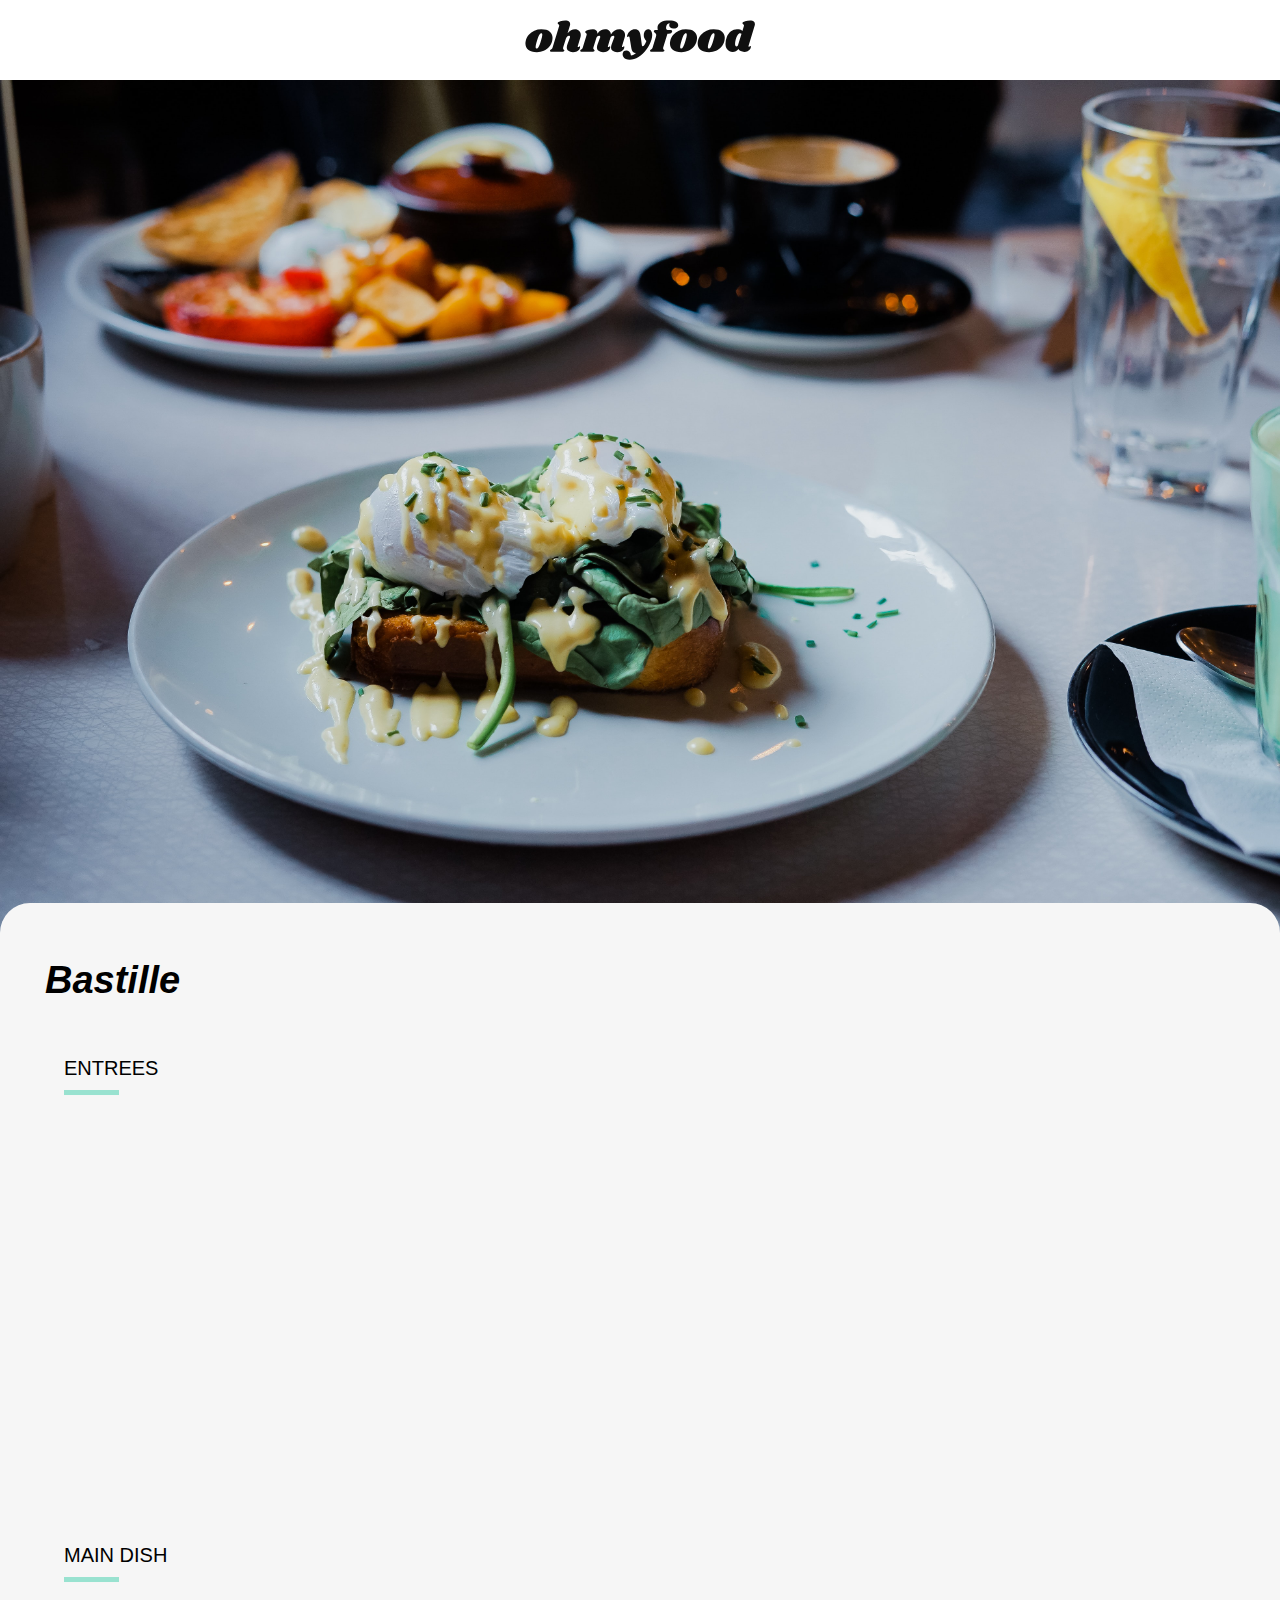
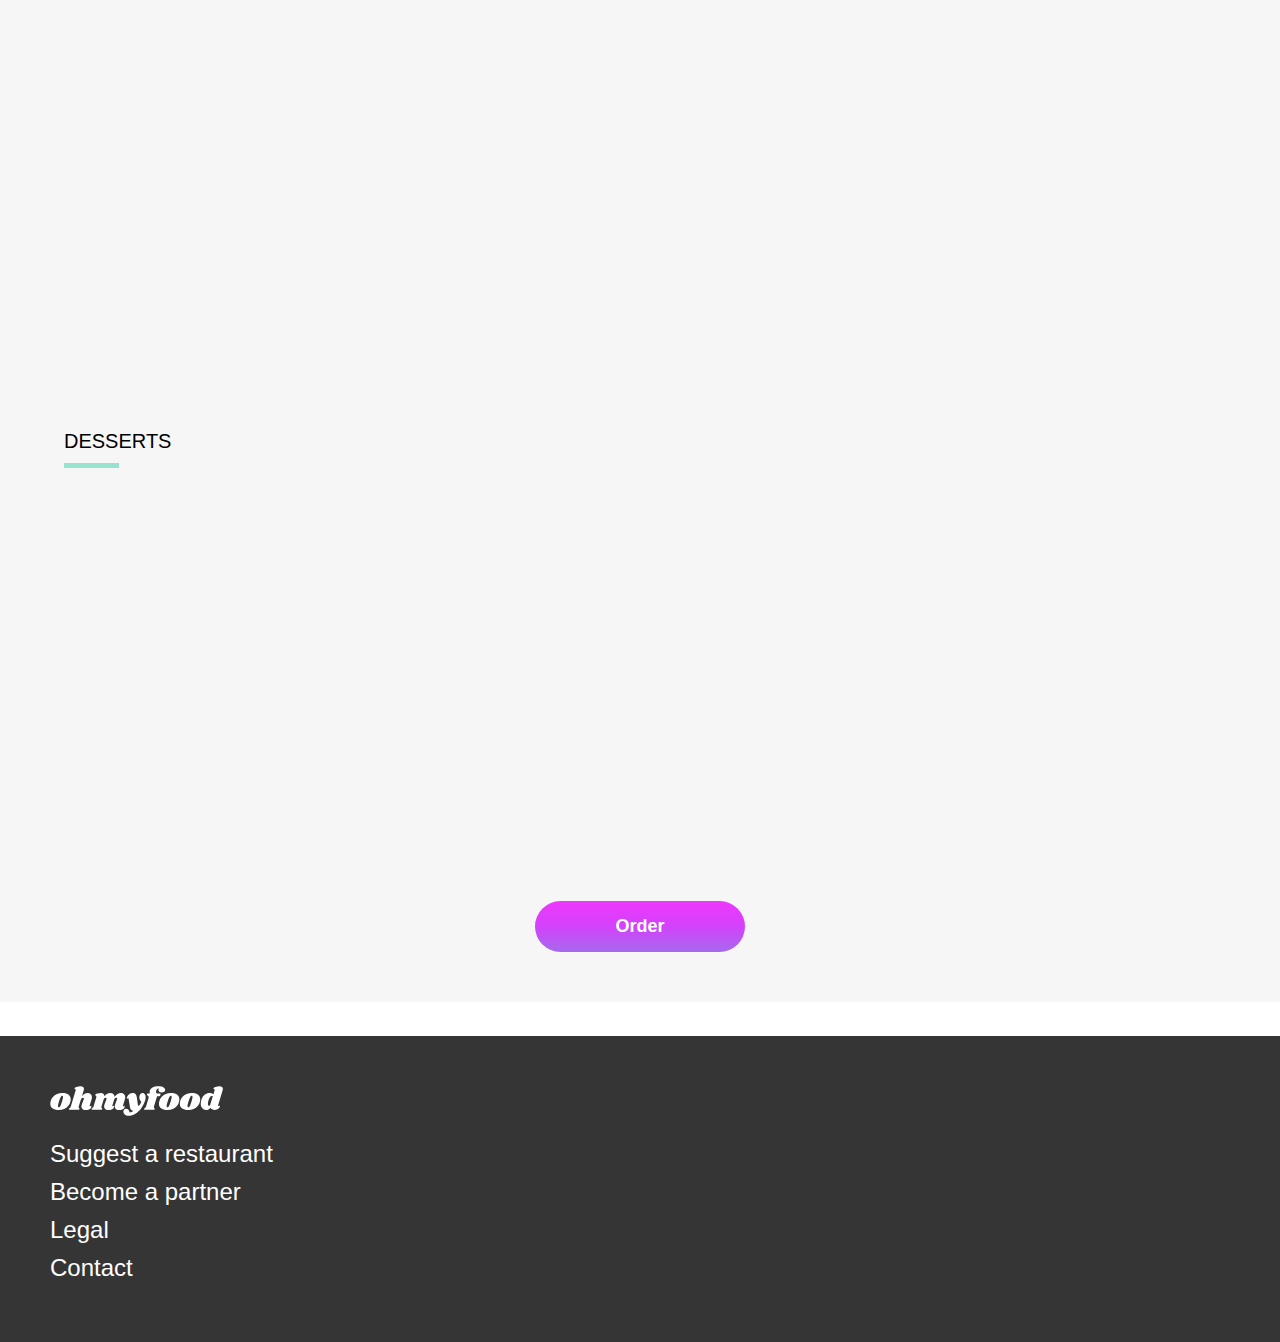
==== pages/bastille.html @ 9cce0d50 "green check box is working" ====
<!DOCTYPE html>
<html lang="en">
<head>
    <meta charset="UTF-8">
    <title>Ohmyfood - The Full Palette</title>
    <link rel="stylesheet" href="../sass/main.css">
    <link
            rel="stylesheet"
            href="https://cdnjs.cloudflare.com/ajax/libs/font-awesome/6.2.1/css/all.min.css"
            integrity="sha512-MV7K8+y+gLIBoVD59lQIYicR65iaqukzvf/nwasF0nqhPay5w/9lJmVM2hMDcnK1OnMGCdVK+iQrJ7lzPJQd1w=="
            crossorigin="anonymous"
            referrerpolicy="no-referrer"
    />
</head>
<body>
  <main>
      <header>
          <img src="../images/ohmyfood.svg" alt="ohmyfood"/>
      </header>
      <section class="card-expanded">
          <img src="../images/bastille.jpg" alt="bastille"/>
          <div class="expanded-card">
              <div class="card-title">
                  <h1>Bastille</h1>
                  <i class="fa-regular fa-heart"></i>
              </div>
              <div class="menu-wrapper">

                  <h5>ENTREES</h5>

                  <menu>
                      <li>
                          <header class="card-texts">                          <h4>Magret de canard</h4>
                              <h4>Citrus Squid Carpaccio</h4>
                              <h6>with orange Zest</h6>
                          </header>

                          <div class="price">
                              25€
                          </div>

                          <div class="check-box">
                              <div class="icon">
                                  <i class="fa-check fas" aria-hidden="true">
                                  </i>
                              </div>
                          </div>
                      </li>
                      <li>
                          <header class="card-texts">                          <h4>Magret de canard</h4>
                              <h4>Grandmother's Vegetable Soup</h4>
                              <h6>Carrots, parsnips, Jerusalem artichoke</h6>
                          </header>

                          <div class="price">
                              25€
                          </div>

                          <div class="check-box">
                              <div class="icon">
                                  <i class="fa-check fas" aria-hidden="true">
                                  </i>
                              </div>
                          </div>
                      </li>
                      <li>
                          <header class="card-texts">                          <h4>Magret de canard</h4>
                              <h4>Onion Soup</h4>
                              <h6>Revisited</h6>
                          </header>

                          <div class="price">
                              25€
                          </div>

                          <div class="check-box">
                              <div class="icon">
                                  <i class="fa-check fas" aria-hidden="true">
                                  </i>
                              </div>
                          </div>
                      </li>
                  </menu>

                  <h5>MAIN DISH</h5>

                  <menu>
                      <li>
                          <header class="card-texts">                          <h4>Magret de canard</h4>
                              <h4>Scallops</h4>
                              <h6>with mashed parsnip</h6>
                          </header>
                          <div class="price">
                              25€
                          </div>

                          <div class="check-box">
                              <div class="icon">
                                  <i class="fa-check fas" aria-hidden="true">
                                  </i>
                              </div>
                          </div>
                      </li>
                      <li>
                          <header class="card-texts">                          <h4>Magret de canard</h4>
                              <h4>Magret de canard</h4>
                              <h6>with mashed potatoes</h6>
                          </header>

                          <div class="price">
                              25€
                          </div>

                          <div class="check-box">
                              <div class="icon">
                                  <i class="fa-check fas" aria-hidden="true">
                                  </i>
                              </div>
                          </div>
                      </li>
                      <li>
                          <header class="card-texts">
                              <h4>Game Hen</h4>
                              <h6>with vegetable gnochhis</h6>
                          </header>
                          <div class="price">
                              25€
                          </div>

                          <div class="check-box">
                              <div class="icon">
                                  <i class="fa-check fas" aria-hidden="true">
                                  </i>
                              </div>
                          </div>
                      </li>
                  </menu>

                  <h5>DESSERTS</h5>

                  <menu>
                      <li>
                          <header class="card-texts">
                              <h4>Floral Ice Cream</h4>
                              <h6>With hazelnut butter</h6>
                          </header>

                          <div class="price">
                              25€
                          </div>

                          <div class="check-box">
                              <div class="icon">
                                  <i class="fa-check fas" aria-hidden="true">
                                  </i>
                              </div>
                          </div>
                      </li>
                      <li>
                          <header class="card-texts">
                              <h4>Chocolate Lava Cake</h4>
                              <h6>Revisited</h6>
                          </header>

                          <div class="price">
                              25€
                          </div>

                          <div class="check-box">
                              <div class="icon">
                                  <i class="fa-check fas" aria-hidden="true">
                                  </i>
                              </div>
                          </div>
                      </li>
                      <li>
                          <header class="card-texts">
                              <h4>Napolean</h4>
                              <h6>With blueberries and marzipan</h6>
                          </header>

                          <div class="price">
                              25€
                          </div>

                          <div class="check-box">
                              <div class="icon">
                                  <i class="fa-check fas" aria-hidden="true">
                                  </i>
                              </div>
                          </div>
                      </li>
                  </menu>

              </div>
              <button>Order</button>
          </div>
      </section>
      <footer>
          <svg viewBox="0 0 196 34" xmlns="http://www.w3.org/2000/svg">
              <path d="M13.932 7.956C17.196 7.956 19.596 8.61599 21.132 9.936C22.692 11.256 23.472 12.984 23.472 15.12C23.472 15.84 23.376 16.644 23.184 17.532C22.728 19.5 21.876 21.228 20.628 22.716C19.38 24.18 17.844 25.32 16.02 26.136C14.22 26.928 12.264 27.324 10.152 27.324C6.81599 27.324 4.34399 26.664 2.73599 25.344C1.15199 24 0.359985 22.224 0.359985 20.016C0.359985 19.272 0.455985 18.444 0.647985 17.532C1.10399 15.66 1.96799 14.004 3.23999 12.564C4.53599 11.1 6.10799 9.972 7.95599 9.18C9.82799 8.364 11.82 7.956 13.932 7.956ZM13.824 11.16C13.32 11.16 12.78 11.616 12.204 12.528C11.652 13.416 10.992 15.108 10.224 17.604C9.45599 20.1 9.07199 21.852 9.07199 22.86C9.07199 23.388 9.15599 23.748 9.32399 23.94C9.49199 24.108 9.71999 24.192 10.008 24.192C10.512 24.24 11.028 23.808 11.556 22.896C12.108 21.984 12.792 20.208 13.608 17.568C14.352 15.24 14.724 13.548 14.724 12.492C14.724 11.988 14.64 11.64 14.472 11.448C14.328 11.256 14.112 11.16 13.824 11.16Z"/>
              <path d="M44.9899 22.032C44.9419 22.128 44.9179 22.272 44.9179 22.464C44.9179 22.632 44.9539 22.764 45.0259 22.86C45.1219 22.956 45.2419 23.004 45.3859 23.004C45.6739 23.004 45.9139 22.884 46.1059 22.644C46.3219 22.38 46.4659 22.248 46.5379 22.248C46.6579 22.248 46.7539 22.332 46.8259 22.5C46.8979 22.644 46.9339 22.824 46.9339 23.04C46.9579 23.736 46.7299 24.42 46.2499 25.092C45.7699 25.74 45.0619 26.28 44.1259 26.712C43.2139 27.12 42.1099 27.324 40.8139 27.324C39.2299 27.324 37.9699 26.964 37.0339 26.244C36.0979 25.5 35.6179 24.516 35.5939 23.292C35.5939 22.404 35.8099 21.408 36.2419 20.304L38.2219 15.12C38.3419 14.808 38.4019 14.556 38.4019 14.364C38.4019 14.052 38.2939 13.812 38.0779 13.644C37.8859 13.452 37.6459 13.356 37.3579 13.356C36.9019 13.356 36.4339 13.572 35.9539 14.004C35.4979 14.412 35.1259 15.084 34.8379 16.02V15.948L32.5699 23.256C32.4979 23.544 32.4619 23.796 32.4619 24.012C32.4619 24.324 32.5219 24.576 32.6419 24.768C32.7619 24.936 32.9299 25.104 33.1459 25.272C33.3139 25.44 33.4339 25.584 33.5059 25.704C33.5779 25.8 33.5899 25.932 33.5419 26.1C33.4219 26.412 33.1819 26.64 32.8219 26.784C32.4619 26.928 31.9099 27 31.1659 27H22.9579C22.3339 27 21.8779 26.904 21.5899 26.712C21.3019 26.496 21.2059 26.22 21.3019 25.884C21.3979 25.596 21.6499 25.344 22.0579 25.128C22.4179 24.936 22.7179 24.708 22.9579 24.444C23.1979 24.18 23.4019 23.76 23.5699 23.184L29.0419 5.22C29.1139 5.004 29.1499 4.824 29.1499 4.68C29.1499 4.416 29.0779 4.2 28.9339 4.032C28.8139 3.864 28.6459 3.696 28.4299 3.528C28.1899 3.336 28.0099 3.168 27.8899 3.024C27.7939 2.88 27.7819 2.688 27.8539 2.448C27.9979 1.896 28.7539 1.416 30.1219 1.00799C31.4899 0.599996 32.9179 0.395996 34.4059 0.395996C35.7979 0.395996 36.8179 0.659996 37.4659 1.188C38.1379 1.716 38.4739 2.436 38.4739 3.348C38.4739 3.876 38.3899 4.392 38.2219 4.896L36.2779 11.232C37.2139 10.008 38.1979 9.156 39.2299 8.676C40.2859 8.196 41.4259 7.956 42.6499 7.956C44.1139 7.956 45.2899 8.4 46.1779 9.288C47.0899 10.176 47.5459 11.328 47.5459 12.744C47.5459 13.488 47.4259 14.22 47.1859 14.94L44.9899 22.032Z"/>
              <path d="M82.7165 22.032C82.6685 22.128 82.6445 22.272 82.6445 22.464C82.6445 22.632 82.6805 22.764 82.7525 22.86C82.8485 22.956 82.9685 23.004 83.1125 23.004C83.4005 23.004 83.6405 22.884 83.8325 22.644C84.0485 22.38 84.1925 22.248 84.2645 22.248C84.3845 22.248 84.4805 22.332 84.5525 22.5C84.6245 22.644 84.6605 22.824 84.6605 23.04C84.6845 23.736 84.4565 24.42 83.9765 25.092C83.4965 25.74 82.7885 26.28 81.8525 26.712C80.9405 27.12 79.8365 27.324 78.5405 27.324C76.9565 27.324 75.6965 26.964 74.7605 26.244C73.8245 25.5 73.3445 24.516 73.3205 23.292C73.3205 22.404 73.5365 21.408 73.9685 20.304L75.9485 15.12C76.0685 14.808 76.1285 14.556 76.1285 14.364C76.1285 14.052 76.0205 13.812 75.8045 13.644C75.6125 13.452 75.3725 13.356 75.0845 13.356C74.6765 13.356 74.2565 13.536 73.8245 13.896C73.3925 14.256 73.0085 14.82 72.6725 15.588L70.6925 22.032C70.6445 22.128 70.6205 22.272 70.6205 22.464C70.6205 22.632 70.6565 22.764 70.7285 22.86C70.8245 22.956 70.9445 23.004 71.0885 23.004C71.3765 23.004 71.6165 22.884 71.8085 22.644C72.0245 22.38 72.1685 22.248 72.2405 22.248C72.3605 22.248 72.4565 22.332 72.5285 22.5C72.6005 22.644 72.6365 22.824 72.6365 23.04C72.6605 23.736 72.4325 24.42 71.9525 25.092C71.4725 25.74 70.7645 26.28 69.8285 26.712C68.9165 27.12 67.8125 27.324 66.5165 27.324C64.9325 27.324 63.6725 26.964 62.7365 26.244C61.8005 25.5 61.3205 24.516 61.2965 23.292C61.2965 22.404 61.5125 21.408 61.9445 20.304L63.9245 15.12C64.0445 14.808 64.1045 14.556 64.1045 14.364C64.1045 14.052 63.9965 13.812 63.7805 13.644C63.5885 13.452 63.3485 13.356 63.0605 13.356C62.6525 13.356 62.2325 13.536 61.8005 13.896C61.3685 14.232 61.0085 14.784 60.7205 15.552L58.3445 23.256C58.2485 23.52 58.2005 23.772 58.2005 24.012C58.2005 24.3 58.2605 24.54 58.3805 24.732C58.5005 24.9 58.6685 25.08 58.8845 25.272C59.0525 25.416 59.1725 25.548 59.2445 25.668C59.3165 25.788 59.3285 25.932 59.2805 26.1C59.1845 26.412 58.9565 26.64 58.5965 26.784C58.2365 26.928 57.6725 27 56.9045 27H48.6965C48.0725 27 47.6285 26.904 47.3645 26.712C47.0765 26.496 46.9685 26.22 47.0405 25.884C47.1365 25.596 47.3885 25.344 47.7965 25.128C48.1565 24.936 48.4565 24.708 48.6965 24.444C48.9365 24.18 49.1405 23.76 49.3085 23.184L52.5125 12.78C52.5605 12.66 52.5845 12.492 52.5845 12.276C52.5845 12.012 52.5245 11.808 52.4045 11.664C52.3085 11.52 52.1405 11.34 51.9005 11.124C51.6605 10.932 51.4925 10.764 51.3965 10.62C51.3005 10.476 51.2885 10.284 51.3605 10.044C51.5045 9.492 52.2605 9.012 53.6285 8.604C54.9965 8.172 56.4245 7.956 57.9125 7.956C59.0885 7.956 60.0125 8.28 60.6845 8.928C61.3805 9.576 61.7165 10.464 61.6925 11.592C62.6765 10.224 63.7085 9.276 64.7885 8.748C65.8925 8.22 67.0805 7.956 68.3525 7.956C69.7445 7.956 70.8725 8.364 71.7365 9.18C72.6245 9.972 73.1165 11.016 73.2125 12.312C74.2445 10.68 75.3485 9.552 76.5245 8.928C77.7005 8.28 78.9845 7.956 80.3765 7.956C81.8405 7.956 83.0165 8.4 83.9045 9.288C84.8165 10.176 85.2725 11.328 85.2725 12.744C85.2725 13.488 85.1525 14.22 84.9125 14.94L82.7165 22.032Z"/>
              <path d="M104.932 7.956C105.988 7.956 106.828 8.388 107.452 9.252C108.1 10.092 108.424 11.244 108.424 12.708C108.424 13.98 108.196 15.348 107.74 16.812C106.852 19.764 105.424 22.548 103.456 25.164C101.512 27.78 99.2675 29.88 96.7235 31.464C94.2035 33.048 91.6836 33.84 89.1636 33.84C87.9156 33.84 86.8355 33.624 85.9235 33.192C85.0355 32.76 84.3635 32.184 83.9075 31.464C83.4275 30.744 83.1875 29.976 83.1875 29.16C83.1875 28.8 83.2475 28.404 83.3675 27.972C83.5835 27.3 83.9435 26.784 84.4475 26.424C84.9515 26.064 85.5516 25.884 86.2476 25.884C87.3516 25.884 88.2515 26.256 88.9475 27C89.6675 27.768 90.1236 28.812 90.3156 30.132C91.8516 30.06 93.2675 29.4 94.5635 28.152C93.3395 27.936 92.4275 27.528 91.8275 26.928C91.2515 26.304 90.8555 25.344 90.6395 24.048L89.1995 15.228C89.1275 14.772 89.0195 14.46 88.8755 14.292C88.7555 14.1 88.5876 14.004 88.3716 14.004C88.2036 14.004 87.9995 14.088 87.7595 14.256C87.5435 14.424 87.3875 14.508 87.2915 14.508C87.0995 14.508 87.0035 14.304 87.0035 13.896C87.0035 13.56 87.0635 13.2 87.1835 12.816C87.6155 11.448 88.4196 10.296 89.5956 9.36C90.7716 8.4 92.1395 7.92 93.6995 7.92C95.2355 7.92 96.3635 8.376 97.0835 9.288C97.8275 10.2 98.3076 11.604 98.5236 13.5L99.6035 21.42C99.6755 22.02 99.8915 22.32 100.252 22.32C100.684 22.32 101.188 21.936 101.764 21.168C102.34 20.376 102.904 19.26 103.456 17.82C102.736 17.172 102.184 16.428 101.8 15.588C101.416 14.748 101.224 13.848 101.224 12.888C101.224 12.144 101.32 11.472 101.512 10.872C101.8 9.912 102.244 9.192 102.844 8.712C103.468 8.208 104.164 7.956 104.932 7.956Z"/>
              <path d="M122.864 0.395996C125.432 0.395996 127.352 0.791996 128.624 1.584C129.92 2.352 130.568 3.3 130.568 4.428C130.568 5.34 130.184 6.048 129.416 6.552C128.672 7.032 127.688 7.272 126.464 7.272C125.336 7.272 124.46 6.996 123.836 6.444C123.212 5.892 122.9 5.208 122.9 4.392C122.9 3.888 123.056 3.36 123.368 2.808C122.648 2.808 122.048 2.988 121.568 3.348C121.088 3.684 120.716 4.272 120.452 5.112C120.308 5.64 120.236 6.132 120.236 6.588C120.236 7.164 120.332 7.62 120.524 7.956C120.74 8.268 121.04 8.424 121.424 8.424H123.548C124.796 8.424 125.42 8.808 125.42 9.576C125.42 9.672 125.396 9.816 125.348 10.008C125.204 10.536 124.904 10.932 124.448 11.196C124.016 11.46 123.356 11.592 122.468 11.592H121.388L117.824 23.256C117.752 23.544 117.716 23.796 117.716 24.012C117.716 24.324 117.776 24.576 117.896 24.768C118.016 24.936 118.184 25.104 118.4 25.272C118.568 25.44 118.688 25.584 118.76 25.704C118.832 25.8 118.844 25.932 118.796 26.1C118.676 26.412 118.436 26.64 118.076 26.784C117.716 26.928 117.164 27 116.42 27H108.212C107.588 27 107.132 26.904 106.844 26.712C106.556 26.496 106.46 26.22 106.556 25.884C106.652 25.596 106.904 25.344 107.312 25.128C107.672 24.936 107.972 24.708 108.212 24.444C108.452 24.18 108.656 23.76 108.824 23.184L111.632 13.968C111.752 13.608 111.812 13.236 111.812 12.852C111.812 12.372 111.704 12 111.488 11.736C111.296 11.448 110.996 11.136 110.588 10.8C110.324 10.584 110.12 10.404 109.976 10.26C109.856 10.092 109.796 9.9 109.796 9.684C109.772 9.228 109.928 8.904 110.264 8.712C110.624 8.52 111.296 8.424 112.28 8.424H113.18C113.012 7.824 112.928 7.224 112.928 6.624C112.928 6.024 113.036 5.4 113.252 4.752C113.708 3.528 114.68 2.496 116.168 1.65599C117.68 0.815996 119.912 0.395996 122.864 0.395996Z"/>
              <path d="M137.084 7.956C140.348 7.956 142.748 8.61599 144.284 9.936C145.844 11.256 146.624 12.984 146.624 15.12C146.624 15.84 146.528 16.644 146.336 17.532C145.88 19.5 145.028 21.228 143.78 22.716C142.532 24.18 140.996 25.32 139.172 26.136C137.372 26.928 135.416 27.324 133.304 27.324C129.968 27.324 127.496 26.664 125.888 25.344C124.304 24 123.512 22.224 123.512 20.016C123.512 19.272 123.608 18.444 123.8 17.532C124.256 15.66 125.12 14.004 126.392 12.564C127.688 11.1 129.26 9.972 131.108 9.18C132.98 8.364 134.972 7.956 137.084 7.956ZM136.976 11.16C136.472 11.16 135.932 11.616 135.356 12.528C134.804 13.416 134.144 15.108 133.376 17.604C132.608 20.1 132.224 21.852 132.224 22.86C132.224 23.388 132.308 23.748 132.476 23.94C132.644 24.108 132.872 24.192 133.16 24.192C133.664 24.24 134.18 23.808 134.708 22.896C135.26 21.984 135.944 20.208 136.76 17.568C137.504 15.24 137.876 13.548 137.876 12.492C137.876 11.988 137.792 11.64 137.624 11.448C137.48 11.256 137.264 11.16 136.976 11.16Z"/>
              <path d="M160.709 7.956C163.973 7.956 166.373 8.61599 167.909 9.936C169.469 11.256 170.249 12.984 170.249 15.12C170.249 15.84 170.153 16.644 169.961 17.532C169.505 19.5 168.653 21.228 167.405 22.716C166.157 24.18 164.621 25.32 162.797 26.136C160.997 26.928 159.041 27.324 156.929 27.324C153.593 27.324 151.121 26.664 149.513 25.344C147.929 24 147.137 22.224 147.137 20.016C147.137 19.272 147.233 18.444 147.425 17.532C147.881 15.66 148.745 14.004 150.017 12.564C151.313 11.1 152.885 9.972 154.733 9.18C156.605 8.364 158.597 7.956 160.709 7.956ZM160.601 11.16C160.097 11.16 159.557 11.616 158.981 12.528C158.429 13.416 157.769 15.108 157.001 17.604C156.233 20.1 155.849 21.852 155.849 22.86C155.849 23.388 155.933 23.748 156.101 23.94C156.269 24.108 156.497 24.192 156.785 24.192C157.289 24.24 157.805 23.808 158.333 22.896C158.885 21.984 159.569 20.208 160.385 17.568C161.129 15.24 161.501 13.548 161.501 12.492C161.501 11.988 161.417 11.64 161.249 11.448C161.105 11.256 160.889 11.16 160.601 11.16Z"/>
              <path d="M190.526 21.816C190.478 22.008 190.454 22.14 190.454 22.212C190.454 22.38 190.502 22.512 190.598 22.608C190.694 22.704 190.814 22.752 190.958 22.752C191.246 22.752 191.486 22.632 191.678 22.392C191.894 22.128 192.038 21.996 192.11 21.996C192.23 21.996 192.326 22.08 192.398 22.248C192.47 22.416 192.506 22.608 192.506 22.824C192.53 23.472 192.278 24.132 191.75 24.804C191.246 25.476 190.562 26.028 189.698 26.46C188.834 26.892 187.898 27.108 186.89 27.108C185.69 27.108 184.646 26.88 183.758 26.424C182.87 25.968 182.258 25.368 181.922 24.624C181.274 25.464 180.53 26.088 179.69 26.496C178.85 26.904 177.962 27.108 177.026 27.108C175.922 27.108 174.89 26.832 173.93 26.28C172.994 25.728 172.238 24.948 171.662 23.94C171.11 22.908 170.834 21.744 170.834 20.448C170.834 18.264 171.242 16.212 172.058 14.292C172.898 12.348 174.062 10.788 175.55 9.612C177.038 8.412 178.73 7.812 180.626 7.812C181.658 7.812 182.534 7.932 183.254 8.172C183.998 8.412 184.67 8.772 185.27 9.252L186.494 5.22C186.566 5.004 186.602 4.824 186.602 4.68C186.602 4.416 186.53 4.2 186.386 4.032C186.266 3.864 186.098 3.696 185.882 3.528C185.642 3.336 185.462 3.168 185.342 3.024C185.246 2.88 185.234 2.688 185.306 2.448C185.45 1.896 186.206 1.416 187.574 1.00799C188.942 0.599996 190.37 0.395996 191.858 0.395996C193.25 0.395996 194.27 0.659996 194.918 1.188C195.59 1.716 195.926 2.436 195.926 3.348C195.926 3.876 195.842 4.392 195.674 4.896L190.526 21.816ZM184.514 11.7C184.13 11.364 183.71 11.196 183.254 11.196C182.558 11.196 181.874 11.712 181.202 12.744C180.53 13.776 179.99 15.024 179.582 16.488C179.174 17.952 178.982 19.272 179.006 20.448C179.006 21.768 179.438 22.428 180.302 22.428C180.614 22.428 180.878 22.308 181.094 22.068C181.31 21.804 181.514 21.384 181.706 20.808L184.514 11.7Z"/>
          </svg>

          <ul>
              <li>Suggest a restaurant</li>
              <li>Become a partner</li>
              <li>Legal</li>
              <li>Contact</li>
          </ul>
      </footer>
  </main>
</body>
</html>
---- sass/main.css ----
html > * {
  box-sizing: border-box;
  font-family: sans-serif;
}

body {
  margin: 0;
}

@keyframes rise {
  from {
    opacity: 0;
    transform: translateY(100%);
  }
  to {
    opacity: 1;
    transform: translateY(0);
  }
}
header {
  display: flex;
  justify-content: center;
  align-items: center;
  width: 100%;
  height: 30px;
  padding: 25px 0;
}
header img {
  width: auto;
  height: 40px;
}

footer {
  width: 100%;
  height: max-content;
  padding: 50px;
  background-color: rgb(53, 53, 53);
  box-sizing: border-box;
}
footer svg {
  fill: rgb(255, 255, 255);
  width: auto;
  height: 30px;
  margin-bottom: 20px;
}
footer ul {
  margin: 0;
  padding: 0;
}
footer ul li {
  margin: 0 0 10px 0;
  list-style-type: none;
  font-size: 24px;
  color: rgb(255, 255, 255);
}
footer ul li .fa-solid {
  font-size: 20px;
  width: 25px;
  height: auto;
  margin-right: 20px;
}

.card-expanded img {
  width: 100%;
  height: auto;
}
.card-expanded > div {
  display: flex;
  flex-direction: column;
  width: 100%;
  border-top-left-radius: 30px;
  border-top-right-radius: 30px;
  transform: translateY(-2%);
  background-color: rgb(246, 246, 246);
}
.card-expanded > div .card-title {
  display: flex;
  justify-content: space-between;
  align-items: center;
  padding: 30px 45px;
}
.card-expanded > div .card-title h1 {
  font-style: italic;
  font-size: 38px;
  font-weight: bold;
}
.card-expanded > div .card-title .fa-regular {
  font-size: 34px;
}
.card-expanded > div h5 {
  font-size: 20px;
  font-weight: lighter;
}
.card-expanded > div h5:nth-of-type(1) {
  margin-top: 0;
}
.card-expanded > div h5:not(:nth-of-type(1)) {
  margin-top: 75px;
}
.card-expanded > div h5::after {
  content: "";
  display: block;
  width: 55px;
  height: 5px;
  margin-top: 10px;
  background-color: #99E2D0;
}
.card-expanded > div div.menu-wrapper {
  width: 90%;
  margin: 0 auto;
}
.card-expanded > div div.menu-wrapper menu {
  margin: 0;
  padding: 0;
}
.card-expanded > div div.menu-wrapper menu li {
  display: flex;
  opacity: 0;
  list-style-type: none;
  height: 100px;
  background-color: white;
  border-radius: 20px;
  margin-bottom: 20px;
  text-overflow: ellipsis;
  cursor: pointer;
  animation: rise 1.5s cubic-bezier(0, 1, 0.5, 1) 1 normal forwards;
  overflow: hidden;
}
.card-expanded > div div.menu-wrapper menu li:nth-child(1) {
  animation-delay: 0.0833333333s;
}
.card-expanded > div div.menu-wrapper menu li:nth-child(2) {
  animation-delay: 0.1666666667s;
}
.card-expanded > div div.menu-wrapper menu li:nth-child(3) {
  animation-delay: 0.25s;
}
.card-expanded > div div.menu-wrapper menu li:nth-child(4) {
  animation-delay: 0.3333333333s;
}
.card-expanded > div div.menu-wrapper menu li:nth-child(5) {
  animation-delay: 0.4166666667s;
}
.card-expanded > div div.menu-wrapper menu li:nth-child(6) {
  animation-delay: 0.5s;
}
.card-expanded > div div.menu-wrapper menu li:nth-child(7) {
  animation-delay: 0.5833333333s;
}
.card-expanded > div div.menu-wrapper menu li:nth-child(8) {
  animation-delay: 0.6666666667s;
}
.card-expanded > div div.menu-wrapper menu li:nth-child(9) {
  animation-delay: 0.75s;
}
.card-expanded > div div.menu-wrapper menu li:hover .check-box {
  transform: translateX(-100px);
  transition: 0.5s ease-in-out;
}
.card-expanded > div div.menu-wrapper menu li:hover .price {
  transform: translateX(-100px);
  transition: 0.5s ease-in-out;
}
.card-expanded > div div.menu-wrapper menu li:hover .icon {
  transform: rotate(360deg);
  transition-duration: 0.7s;
}
.card-expanded > div div.menu-wrapper menu li header.card-texts {
  flex-direction: column;
  width: 100%;
  height: 100%;
  align-items: flex-start;
  padding: 0 0 0 25px;
}
.card-expanded > div div.menu-wrapper menu li header.card-texts h4 {
  font-size: 20px;
  margin: 0;
  white-space: nowrap;
  text-overflow: ellipsis;
  overflow: hidden;
}
.card-expanded > div div.menu-wrapper menu li header.card-texts h6 {
  font-size: 16px;
  font-weight: normal;
  margin: 0;
  white-space: nowrap;
  text-overflow: ellipsis;
  overflow: hidden;
}
.card-expanded > div div.menu-wrapper menu li .price {
  align-self: center;
  width: 45px;
}
.card-expanded > div div.menu-wrapper menu li .check-box {
  align-self: center;
  display: flex;
  justify-content: center;
  align-items: center;
  width: 100px;
  height: 100%;
  margin: 0 -100px 0 0;
  background-color: #99E2D0;
  transition: transform 0.1s ease-out;
  pointer-events: none;
}
.card-expanded > div div.menu-wrapper menu li .check-box .icon {
  display: flex;
  justify-content: center;
  align-items: center;
  height: 30px;
  width: 30px;
  color: #99e2d0;
  border-radius: 50%;
  background-color: white;
}
.card-expanded button {
  align-self: center;
  padding: 15px 80px;
  color: rgb(255, 255, 255);
  font-size: 18px;
  font-weight: bold;
  border-radius: 30px;
  border: none;
  margin: 40px 0 50px 0;
  background: linear-gradient(180deg, rgb(238, 56, 253) 0%, rgb(211, 66, 251) 50%, rgb(165, 105, 238) 100%);
  cursor: pointer;
}

@keyframes slideLeft {
  0% {
    width: 90%;
  }
  50% {
    width: 80%;
  }
  100% {
    width: 75%;
  }
}
main {
  display: flex;
  flex-direction: column;
  height: 100vh;
}
main #location {
  display: flex;
  justify-content: center;
  align-items: center;
  font-size: 24px;
  font-family: sans-serif;
  background-color: rgb(234, 234, 234);
  padding: 30px 0;
}
main #location .fa-solid.fa-location-dot {
  margin-right: 20px;
}
main #book-the-menu {
  display: flex;
  flex-direction: column;
  justify-content: center;
  align-items: center;
  background-color: rgb(246, 246, 246);
}
main #book-the-menu h2 {
  font-size: 32px;
}
main #book-the-menu p {
  font-size: 24px;
  width: 80%;
  text-align: center;
}
main #book-the-menu button {
  background: #9356DC;
  background: linear-gradient(180deg, rgb(238, 56, 253) 0%, rgb(211, 66, 251) 50%, rgb(165, 105, 238) 100%);
  padding: 25px 40px;
  border-radius: 35px;
  color: white;
  border: none;
  cursor: pointer;
  font-size: 24px;
  margin: 20px 0 90px 0;
}
main #how-it-works {
  display: flex;
  align-items: center;
  flex-direction: column;
  padding: 50px 0;
}
main #how-it-works h2 {
  width: 85%;
}
main #how-it-works ul {
  list-style-type: none;
  padding: 0;
  width: 85%;
}
main #how-it-works ul li {
  position: relative;
  font-size: 24px;
  padding: 40px 20px;
  border-radius: 30px;
  margin-bottom: 35px;
  background-color: rgb(246, 246, 246);
  -webkit-box-shadow: 1px 1px 10px -6px #000000;
  box-shadow: 1px 1px 10px -6px #000000;
  cursor: pointer;
}
main #how-it-works ul li:hover {
  background-color: rgb(245, 237, 255);
}
main #how-it-works ul li:hover .fa-solid {
  color: #9356DC;
}
main #how-it-works ul li::before {
  position: absolute;
  display: flex;
  justify-content: center;
  align-items: center;
  color: white;
  background-color: #9356DC;
  width: 32px;
  height: 32px;
  left: 0;
  transform: translateX(-50%);
  font-size: 12px;
  border-radius: 50%;
}
main #how-it-works ul li:nth-of-type(1)::before {
  content: "1";
}
main #how-it-works ul li:nth-of-type(2)::before {
  content: "2";
}
main #how-it-works ul li:nth-of-type(3)::before {
  content: "3";
}
main #how-it-works ul li .fa-solid {
  color: grey;
  width: 30px;
  height: auto;
  margin-right: 35px;
  margin-left: 30px;
}
main #restaurants {
  display: flex;
  flex-direction: column;
  justify-content: center;
  align-items: center;
  background-color: rgb(246, 246, 246);
}
main #restaurants #restaurants-wrapper {
  width: 90%;
  margin: 0 auto;
}
main #restaurants #restaurants-wrapper h2 {
  font-family: sans-serif;
  align-self: flex-start;
}
main #restaurants #restaurants-wrapper a {
  display: block;
  width: 100%;
  height: max-content;
  color: initial;
  text-decoration: none;
  margin-bottom: 40px;
}
main #restaurants #restaurants-wrapper a > div {
  position: relative;
  width: 100%;
  height: max-content;
  overflow: hidden;
  background-color: rgb(255, 255, 255);
  border-radius: 20px;
  margin: 0;
}
main #restaurants #restaurants-wrapper a > div .new::before {
  content: "New";
  position: absolute;
  top: 10%;
  right: 5%;
  padding: 10px 30px;
  color: rgb(57, 169, 141);
  border-radius: 5px;
  font-size: 24px;
  font-weight: bold;
  background-color: #99E2D0;
}
main #restaurants #restaurants-wrapper a > div img {
  width: 100%;
  height: auto;
}
main #restaurants #restaurants-wrapper a > div .card-text-container {
  display: flex;
  justify-content: space-between;
  padding: 30px;
  box-sizing: border-box;
}
main #restaurants #restaurants-wrapper a > div .card-text-container div {
  width: max-content;
}
main #restaurants #restaurants-wrapper a > div .card-text-container div .fa-regular {
  font-size: 28px;
}
main #restaurants #restaurants-wrapper a > div .card-text-container h4 {
  background-color: rgb(255, 255, 255);
  font-weight: bold;
  font-size: 24px;
  margin: 0;
}
main #restaurants #restaurants-wrapper a > div .card-text-container h5 {
  font-size: 18px;
  margin: 0;
}

/*# sourceMappingURL=main.css.map */
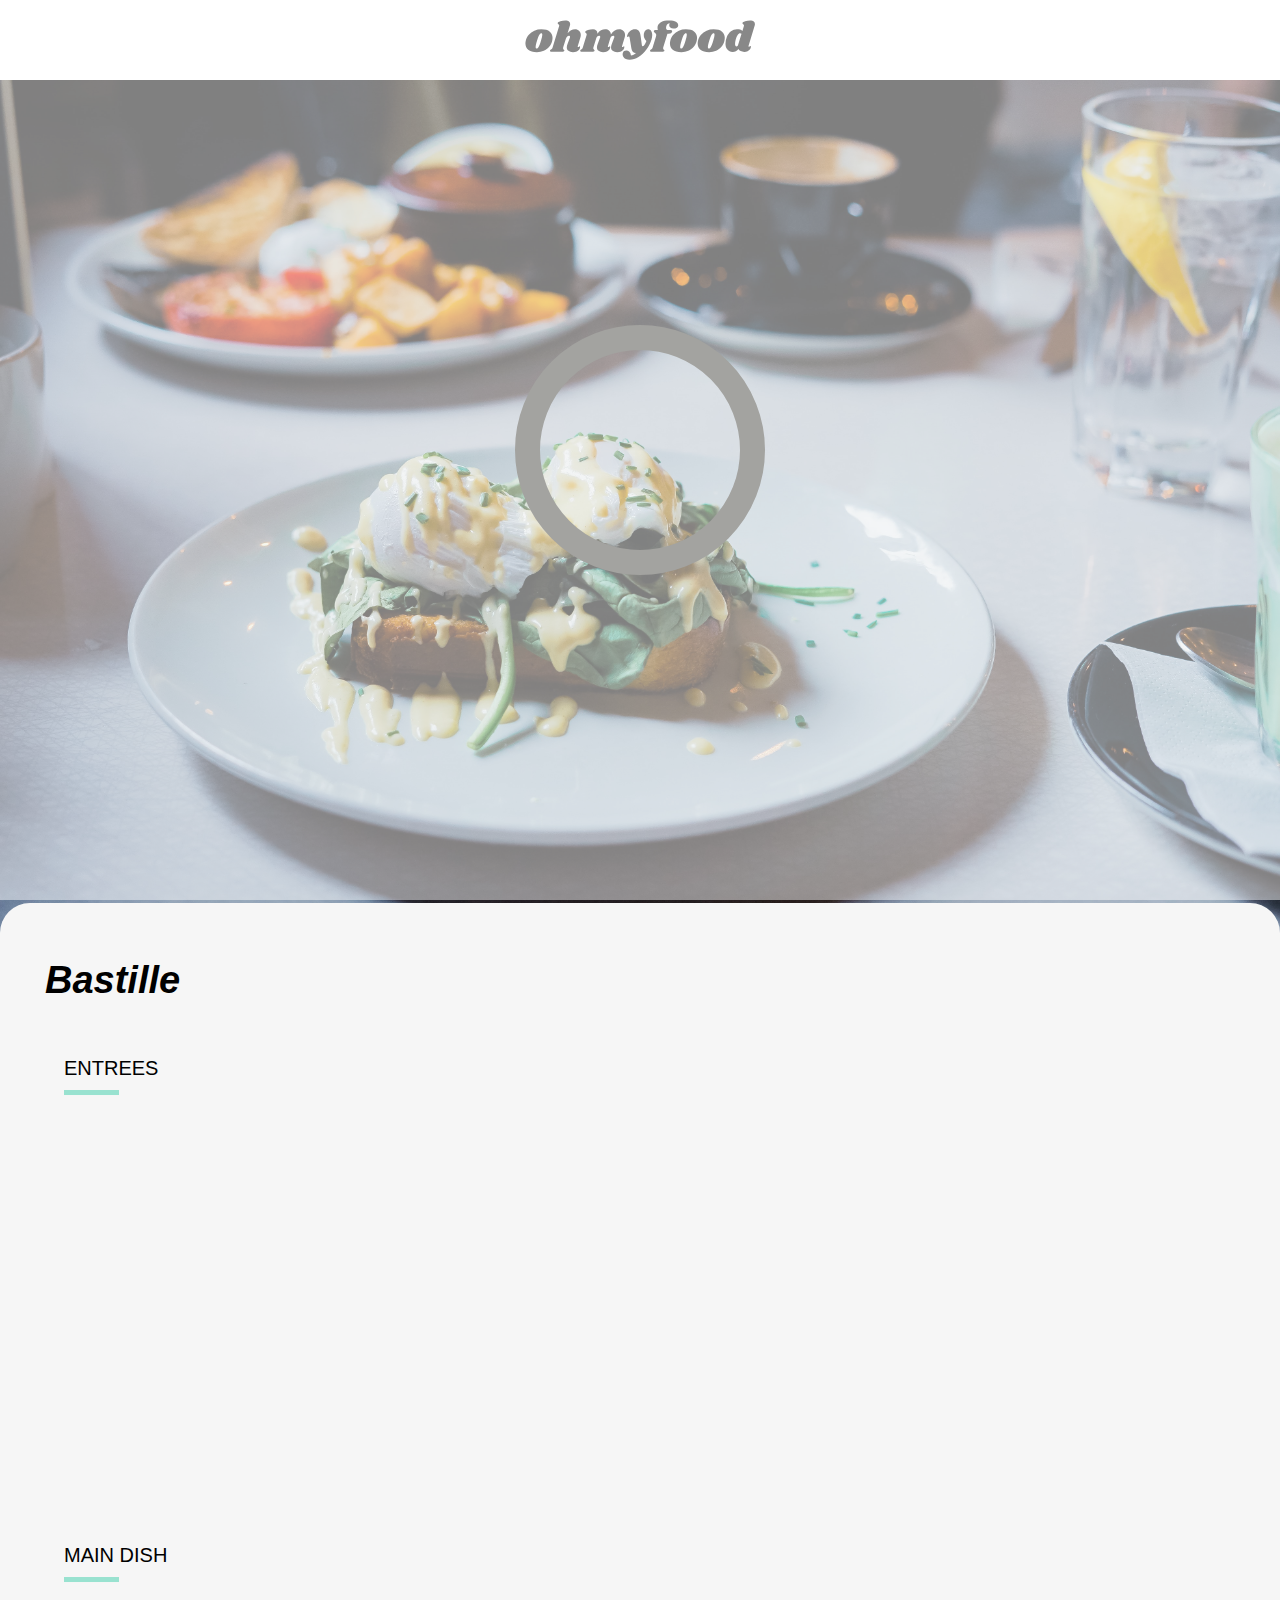
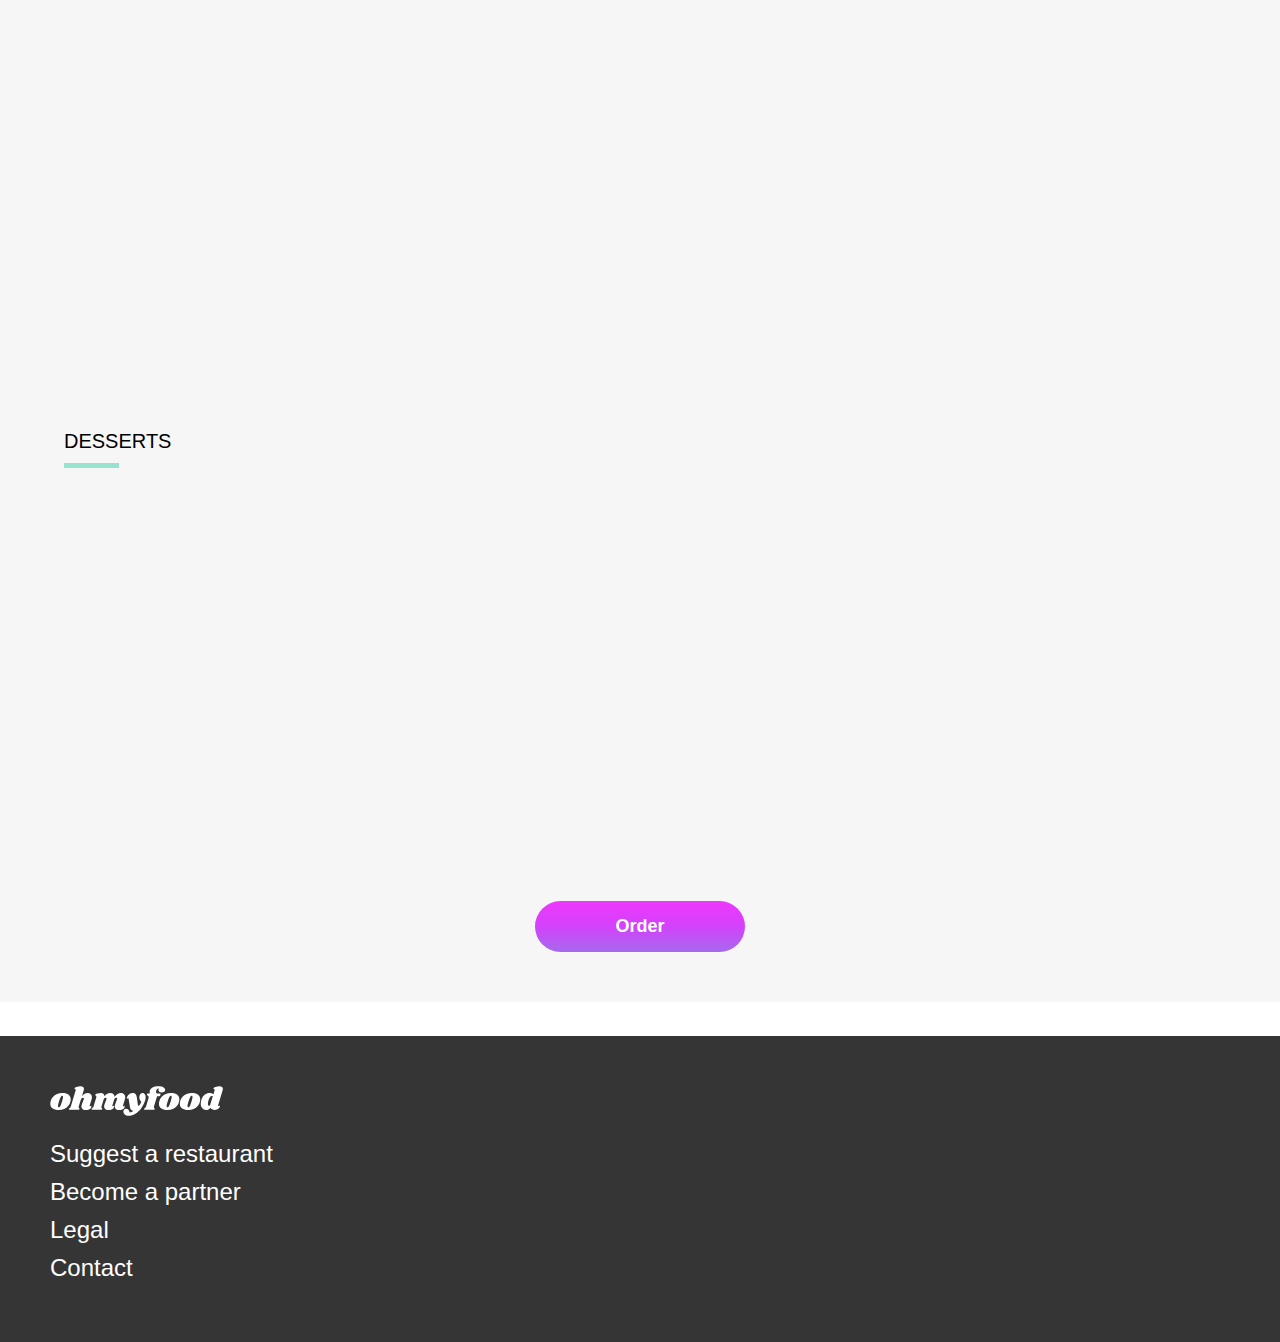
==== commit fcf91ff8: "added a loader" ====
--- a/pages/bastille.html
+++ b/pages/bastille.html
@@ -10,211 +10,217 @@
             integrity="sha512-MV7K8+y+gLIBoVD59lQIYicR65iaqukzvf/nwasF0nqhPay5w/9lJmVM2hMDcnK1OnMGCdVK+iQrJ7lzPJQd1w=="
             crossorigin="anonymous"
             referrerpolicy="no-referrer"
-    />
+    >
 </head>
 <body>
-  <main>
-      <header>
-          <img src="../images/ohmyfood.svg" alt="ohmyfood"/>
-      </header>
-      <section class="card-expanded">
-          <img src="../images/bastille.jpg" alt="bastille"/>
-          <div class="expanded-card">
-              <div class="card-title">
-                  <h1>Bastille</h1>
-                  <i class="fa-regular fa-heart"></i>
-              </div>
-              <div class="menu-wrapper">
-
-                  <h5>ENTREES</h5>
-
-                  <menu>
-                      <li>
-                          <header class="card-texts">                          <h4>Magret de canard</h4>
-                              <h4>Citrus Squid Carpaccio</h4>
-                              <h6>with orange Zest</h6>
-                          </header>
-
-                          <div class="price">
-                              25€
-                          </div>
-
-                          <div class="check-box">
-                              <div class="icon">
-                                  <i class="fa-check fas" aria-hidden="true">
-                                  </i>
-                              </div>
-                          </div>
-                      </li>
-                      <li>
-                          <header class="card-texts">                          <h4>Magret de canard</h4>
-                              <h4>Grandmother's Vegetable Soup</h4>
-                              <h6>Carrots, parsnips, Jerusalem artichoke</h6>
-                          </header>
-
-                          <div class="price">
-                              25€
-                          </div>
-
-                          <div class="check-box">
-                              <div class="icon">
-                                  <i class="fa-check fas" aria-hidden="true">
-                                  </i>
-                              </div>
-                          </div>
-                      </li>
-                      <li>
-                          <header class="card-texts">                          <h4>Magret de canard</h4>
-                              <h4>Onion Soup</h4>
-                              <h6>Revisited</h6>
-                          </header>
-
-                          <div class="price">
-                              25€
-                          </div>
-
-                          <div class="check-box">
-                              <div class="icon">
-                                  <i class="fa-check fas" aria-hidden="true">
-                                  </i>
-                              </div>
-                          </div>
-                      </li>
-                  </menu>
-
-                  <h5>MAIN DISH</h5>
-
-                  <menu>
-                      <li>
-                          <header class="card-texts">                          <h4>Magret de canard</h4>
-                              <h4>Scallops</h4>
-                              <h6>with mashed parsnip</h6>
-                          </header>
-                          <div class="price">
-                              25€
-                          </div>
-
-                          <div class="check-box">
-                              <div class="icon">
-                                  <i class="fa-check fas" aria-hidden="true">
-                                  </i>
-                              </div>
-                          </div>
-                      </li>
-                      <li>
-                          <header class="card-texts">                          <h4>Magret de canard</h4>
-                              <h4>Magret de canard</h4>
-                              <h6>with mashed potatoes</h6>
-                          </header>
-
-                          <div class="price">
-                              25€
-                          </div>
-
-                          <div class="check-box">
-                              <div class="icon">
-                                  <i class="fa-check fas" aria-hidden="true">
-                                  </i>
-                              </div>
-                          </div>
-                      </li>
-                      <li>
-                          <header class="card-texts">
-                              <h4>Game Hen</h4>
-                              <h6>with vegetable gnochhis</h6>
-                          </header>
-                          <div class="price">
-                              25€
-                          </div>
-
-                          <div class="check-box">
-                              <div class="icon">
-                                  <i class="fa-check fas" aria-hidden="true">
-                                  </i>
-                              </div>
-                          </div>
-                      </li>
-                  </menu>
-
-                  <h5>DESSERTS</h5>
-
-                  <menu>
-                      <li>
-                          <header class="card-texts">
-                              <h4>Floral Ice Cream</h4>
-                              <h6>With hazelnut butter</h6>
-                          </header>
-
-                          <div class="price">
-                              25€
-                          </div>
-
-                          <div class="check-box">
-                              <div class="icon">
-                                  <i class="fa-check fas" aria-hidden="true">
-                                  </i>
-                              </div>
-                          </div>
-                      </li>
-                      <li>
-                          <header class="card-texts">
-                              <h4>Chocolate Lava Cake</h4>
-                              <h6>Revisited</h6>
-                          </header>
-
-                          <div class="price">
-                              25€
-                          </div>
-
-                          <div class="check-box">
-                              <div class="icon">
-                                  <i class="fa-check fas" aria-hidden="true">
-                                  </i>
-                              </div>
-                          </div>
-                      </li>
-                      <li>
-                          <header class="card-texts">
-                              <h4>Napolean</h4>
-                              <h6>With blueberries and marzipan</h6>
-                          </header>
-
-                          <div class="price">
-                              25€
-                          </div>
-
-                          <div class="check-box">
-                              <div class="icon">
-                                  <i class="fa-check fas" aria-hidden="true">
-                                  </i>
-                              </div>
-                          </div>
-                      </li>
-                  </menu>
-
-              </div>
-              <button>Order</button>
-          </div>
-      </section>
-      <footer>
-          <svg viewBox="0 0 196 34" xmlns="http://www.w3.org/2000/svg">
-              <path d="M13.932 7.956C17.196 7.956 19.596 8.61599 21.132 9.936C22.692 11.256 23.472 12.984 23.472 15.12C23.472 15.84 23.376 16.644 23.184 17.532C22.728 19.5 21.876 21.228 20.628 22.716C19.38 24.18 17.844 25.32 16.02 26.136C14.22 26.928 12.264 27.324 10.152 27.324C6.81599 27.324 4.34399 26.664 2.73599 25.344C1.15199 24 0.359985 22.224 0.359985 20.016C0.359985 19.272 0.455985 18.444 0.647985 17.532C1.10399 15.66 1.96799 14.004 3.23999 12.564C4.53599 11.1 6.10799 9.972 7.95599 9.18C9.82799 8.364 11.82 7.956 13.932 7.956ZM13.824 11.16C13.32 11.16 12.78 11.616 12.204 12.528C11.652 13.416 10.992 15.108 10.224 17.604C9.45599 20.1 9.07199 21.852 9.07199 22.86C9.07199 23.388 9.15599 23.748 9.32399 23.94C9.49199 24.108 9.71999 24.192 10.008 24.192C10.512 24.24 11.028 23.808 11.556 22.896C12.108 21.984 12.792 20.208 13.608 17.568C14.352 15.24 14.724 13.548 14.724 12.492C14.724 11.988 14.64 11.64 14.472 11.448C14.328 11.256 14.112 11.16 13.824 11.16Z"/>
-              <path d="M44.9899 22.032C44.9419 22.128 44.9179 22.272 44.9179 22.464C44.9179 22.632 44.9539 22.764 45.0259 22.86C45.1219 22.956 45.2419 23.004 45.3859 23.004C45.6739 23.004 45.9139 22.884 46.1059 22.644C46.3219 22.38 46.4659 22.248 46.5379 22.248C46.6579 22.248 46.7539 22.332 46.8259 22.5C46.8979 22.644 46.9339 22.824 46.9339 23.04C46.9579 23.736 46.7299 24.42 46.2499 25.092C45.7699 25.74 45.0619 26.28 44.1259 26.712C43.2139 27.12 42.1099 27.324 40.8139 27.324C39.2299 27.324 37.9699 26.964 37.0339 26.244C36.0979 25.5 35.6179 24.516 35.5939 23.292C35.5939 22.404 35.8099 21.408 36.2419 20.304L38.2219 15.12C38.3419 14.808 38.4019 14.556 38.4019 14.364C38.4019 14.052 38.2939 13.812 38.0779 13.644C37.8859 13.452 37.6459 13.356 37.3579 13.356C36.9019 13.356 36.4339 13.572 35.9539 14.004C35.4979 14.412 35.1259 15.084 34.8379 16.02V15.948L32.5699 23.256C32.4979 23.544 32.4619 23.796 32.4619 24.012C32.4619 24.324 32.5219 24.576 32.6419 24.768C32.7619 24.936 32.9299 25.104 33.1459 25.272C33.3139 25.44 33.4339 25.584 33.5059 25.704C33.5779 25.8 33.5899 25.932 33.5419 26.1C33.4219 26.412 33.1819 26.64 32.8219 26.784C32.4619 26.928 31.9099 27 31.1659 27H22.9579C22.3339 27 21.8779 26.904 21.5899 26.712C21.3019 26.496 21.2059 26.22 21.3019 25.884C21.3979 25.596 21.6499 25.344 22.0579 25.128C22.4179 24.936 22.7179 24.708 22.9579 24.444C23.1979 24.18 23.4019 23.76 23.5699 23.184L29.0419 5.22C29.1139 5.004 29.1499 4.824 29.1499 4.68C29.1499 4.416 29.0779 4.2 28.9339 4.032C28.8139 3.864 28.6459 3.696 28.4299 3.528C28.1899 3.336 28.0099 3.168 27.8899 3.024C27.7939 2.88 27.7819 2.688 27.8539 2.448C27.9979 1.896 28.7539 1.416 30.1219 1.00799C31.4899 0.599996 32.9179 0.395996 34.4059 0.395996C35.7979 0.395996 36.8179 0.659996 37.4659 1.188C38.1379 1.716 38.4739 2.436 38.4739 3.348C38.4739 3.876 38.3899 4.392 38.2219 4.896L36.2779 11.232C37.2139 10.008 38.1979 9.156 39.2299 8.676C40.2859 8.196 41.4259 7.956 42.6499 7.956C44.1139 7.956 45.2899 8.4 46.1779 9.288C47.0899 10.176 47.5459 11.328 47.5459 12.744C47.5459 13.488 47.4259 14.22 47.1859 14.94L44.9899 22.032Z"/>
-              <path d="M82.7165 22.032C82.6685 22.128 82.6445 22.272 82.6445 22.464C82.6445 22.632 82.6805 22.764 82.7525 22.86C82.8485 22.956 82.9685 23.004 83.1125 23.004C83.4005 23.004 83.6405 22.884 83.8325 22.644C84.0485 22.38 84.1925 22.248 84.2645 22.248C84.3845 22.248 84.4805 22.332 84.5525 22.5C84.6245 22.644 84.6605 22.824 84.6605 23.04C84.6845 23.736 84.4565 24.42 83.9765 25.092C83.4965 25.74 82.7885 26.28 81.8525 26.712C80.9405 27.12 79.8365 27.324 78.5405 27.324C76.9565 27.324 75.6965 26.964 74.7605 26.244C73.8245 25.5 73.3445 24.516 73.3205 23.292C73.3205 22.404 73.5365 21.408 73.9685 20.304L75.9485 15.12C76.0685 14.808 76.1285 14.556 76.1285 14.364C76.1285 14.052 76.0205 13.812 75.8045 13.644C75.6125 13.452 75.3725 13.356 75.0845 13.356C74.6765 13.356 74.2565 13.536 73.8245 13.896C73.3925 14.256 73.0085 14.82 72.6725 15.588L70.6925 22.032C70.6445 22.128 70.6205 22.272 70.6205 22.464C70.6205 22.632 70.6565 22.764 70.7285 22.86C70.8245 22.956 70.9445 23.004 71.0885 23.004C71.3765 23.004 71.6165 22.884 71.8085 22.644C72.0245 22.38 72.1685 22.248 72.2405 22.248C72.3605 22.248 72.4565 22.332 72.5285 22.5C72.6005 22.644 72.6365 22.824 72.6365 23.04C72.6605 23.736 72.4325 24.42 71.9525 25.092C71.4725 25.74 70.7645 26.28 69.8285 26.712C68.9165 27.12 67.8125 27.324 66.5165 27.324C64.9325 27.324 63.6725 26.964 62.7365 26.244C61.8005 25.5 61.3205 24.516 61.2965 23.292C61.2965 22.404 61.5125 21.408 61.9445 20.304L63.9245 15.12C64.0445 14.808 64.1045 14.556 64.1045 14.364C64.1045 14.052 63.9965 13.812 63.7805 13.644C63.5885 13.452 63.3485 13.356 63.0605 13.356C62.6525 13.356 62.2325 13.536 61.8005 13.896C61.3685 14.232 61.0085 14.784 60.7205 15.552L58.3445 23.256C58.2485 23.52 58.2005 23.772 58.2005 24.012C58.2005 24.3 58.2605 24.54 58.3805 24.732C58.5005 24.9 58.6685 25.08 58.8845 25.272C59.0525 25.416 59.1725 25.548 59.2445 25.668C59.3165 25.788 59.3285 25.932 59.2805 26.1C59.1845 26.412 58.9565 26.64 58.5965 26.784C58.2365 26.928 57.6725 27 56.9045 27H48.6965C48.0725 27 47.6285 26.904 47.3645 26.712C47.0765 26.496 46.9685 26.22 47.0405 25.884C47.1365 25.596 47.3885 25.344 47.7965 25.128C48.1565 24.936 48.4565 24.708 48.6965 24.444C48.9365 24.18 49.1405 23.76 49.3085 23.184L52.5125 12.78C52.5605 12.66 52.5845 12.492 52.5845 12.276C52.5845 12.012 52.5245 11.808 52.4045 11.664C52.3085 11.52 52.1405 11.34 51.9005 11.124C51.6605 10.932 51.4925 10.764 51.3965 10.62C51.3005 10.476 51.2885 10.284 51.3605 10.044C51.5045 9.492 52.2605 9.012 53.6285 8.604C54.9965 8.172 56.4245 7.956 57.9125 7.956C59.0885 7.956 60.0125 8.28 60.6845 8.928C61.3805 9.576 61.7165 10.464 61.6925 11.592C62.6765 10.224 63.7085 9.276 64.7885 8.748C65.8925 8.22 67.0805 7.956 68.3525 7.956C69.7445 7.956 70.8725 8.364 71.7365 9.18C72.6245 9.972 73.1165 11.016 73.2125 12.312C74.2445 10.68 75.3485 9.552 76.5245 8.928C77.7005 8.28 78.9845 7.956 80.3765 7.956C81.8405 7.956 83.0165 8.4 83.9045 9.288C84.8165 10.176 85.2725 11.328 85.2725 12.744C85.2725 13.488 85.1525 14.22 84.9125 14.94L82.7165 22.032Z"/>
-              <path d="M104.932 7.956C105.988 7.956 106.828 8.388 107.452 9.252C108.1 10.092 108.424 11.244 108.424 12.708C108.424 13.98 108.196 15.348 107.74 16.812C106.852 19.764 105.424 22.548 103.456 25.164C101.512 27.78 99.2675 29.88 96.7235 31.464C94.2035 33.048 91.6836 33.84 89.1636 33.84C87.9156 33.84 86.8355 33.624 85.9235 33.192C85.0355 32.76 84.3635 32.184 83.9075 31.464C83.4275 30.744 83.1875 29.976 83.1875 29.16C83.1875 28.8 83.2475 28.404 83.3675 27.972C83.5835 27.3 83.9435 26.784 84.4475 26.424C84.9515 26.064 85.5516 25.884 86.2476 25.884C87.3516 25.884 88.2515 26.256 88.9475 27C89.6675 27.768 90.1236 28.812 90.3156 30.132C91.8516 30.06 93.2675 29.4 94.5635 28.152C93.3395 27.936 92.4275 27.528 91.8275 26.928C91.2515 26.304 90.8555 25.344 90.6395 24.048L89.1995 15.228C89.1275 14.772 89.0195 14.46 88.8755 14.292C88.7555 14.1 88.5876 14.004 88.3716 14.004C88.2036 14.004 87.9995 14.088 87.7595 14.256C87.5435 14.424 87.3875 14.508 87.2915 14.508C87.0995 14.508 87.0035 14.304 87.0035 13.896C87.0035 13.56 87.0635 13.2 87.1835 12.816C87.6155 11.448 88.4196 10.296 89.5956 9.36C90.7716 8.4 92.1395 7.92 93.6995 7.92C95.2355 7.92 96.3635 8.376 97.0835 9.288C97.8275 10.2 98.3076 11.604 98.5236 13.5L99.6035 21.42C99.6755 22.02 99.8915 22.32 100.252 22.32C100.684 22.32 101.188 21.936 101.764 21.168C102.34 20.376 102.904 19.26 103.456 17.82C102.736 17.172 102.184 16.428 101.8 15.588C101.416 14.748 101.224 13.848 101.224 12.888C101.224 12.144 101.32 11.472 101.512 10.872C101.8 9.912 102.244 9.192 102.844 8.712C103.468 8.208 104.164 7.956 104.932 7.956Z"/>
-              <path d="M122.864 0.395996C125.432 0.395996 127.352 0.791996 128.624 1.584C129.92 2.352 130.568 3.3 130.568 4.428C130.568 5.34 130.184 6.048 129.416 6.552C128.672 7.032 127.688 7.272 126.464 7.272C125.336 7.272 124.46 6.996 123.836 6.444C123.212 5.892 122.9 5.208 122.9 4.392C122.9 3.888 123.056 3.36 123.368 2.808C122.648 2.808 122.048 2.988 121.568 3.348C121.088 3.684 120.716 4.272 120.452 5.112C120.308 5.64 120.236 6.132 120.236 6.588C120.236 7.164 120.332 7.62 120.524 7.956C120.74 8.268 121.04 8.424 121.424 8.424H123.548C124.796 8.424 125.42 8.808 125.42 9.576C125.42 9.672 125.396 9.816 125.348 10.008C125.204 10.536 124.904 10.932 124.448 11.196C124.016 11.46 123.356 11.592 122.468 11.592H121.388L117.824 23.256C117.752 23.544 117.716 23.796 117.716 24.012C117.716 24.324 117.776 24.576 117.896 24.768C118.016 24.936 118.184 25.104 118.4 25.272C118.568 25.44 118.688 25.584 118.76 25.704C118.832 25.8 118.844 25.932 118.796 26.1C118.676 26.412 118.436 26.64 118.076 26.784C117.716 26.928 117.164 27 116.42 27H108.212C107.588 27 107.132 26.904 106.844 26.712C106.556 26.496 106.46 26.22 106.556 25.884C106.652 25.596 106.904 25.344 107.312 25.128C107.672 24.936 107.972 24.708 108.212 24.444C108.452 24.18 108.656 23.76 108.824 23.184L111.632 13.968C111.752 13.608 111.812 13.236 111.812 12.852C111.812 12.372 111.704 12 111.488 11.736C111.296 11.448 110.996 11.136 110.588 10.8C110.324 10.584 110.12 10.404 109.976 10.26C109.856 10.092 109.796 9.9 109.796 9.684C109.772 9.228 109.928 8.904 110.264 8.712C110.624 8.52 111.296 8.424 112.28 8.424H113.18C113.012 7.824 112.928 7.224 112.928 6.624C112.928 6.024 113.036 5.4 113.252 4.752C113.708 3.528 114.68 2.496 116.168 1.65599C117.68 0.815996 119.912 0.395996 122.864 0.395996Z"/>
-              <path d="M137.084 7.956C140.348 7.956 142.748 8.61599 144.284 9.936C145.844 11.256 146.624 12.984 146.624 15.12C146.624 15.84 146.528 16.644 146.336 17.532C145.88 19.5 145.028 21.228 143.78 22.716C142.532 24.18 140.996 25.32 139.172 26.136C137.372 26.928 135.416 27.324 133.304 27.324C129.968 27.324 127.496 26.664 125.888 25.344C124.304 24 123.512 22.224 123.512 20.016C123.512 19.272 123.608 18.444 123.8 17.532C124.256 15.66 125.12 14.004 126.392 12.564C127.688 11.1 129.26 9.972 131.108 9.18C132.98 8.364 134.972 7.956 137.084 7.956ZM136.976 11.16C136.472 11.16 135.932 11.616 135.356 12.528C134.804 13.416 134.144 15.108 133.376 17.604C132.608 20.1 132.224 21.852 132.224 22.86C132.224 23.388 132.308 23.748 132.476 23.94C132.644 24.108 132.872 24.192 133.16 24.192C133.664 24.24 134.18 23.808 134.708 22.896C135.26 21.984 135.944 20.208 136.76 17.568C137.504 15.24 137.876 13.548 137.876 12.492C137.876 11.988 137.792 11.64 137.624 11.448C137.48 11.256 137.264 11.16 136.976 11.16Z"/>
-              <path d="M160.709 7.956C163.973 7.956 166.373 8.61599 167.909 9.936C169.469 11.256 170.249 12.984 170.249 15.12C170.249 15.84 170.153 16.644 169.961 17.532C169.505 19.5 168.653 21.228 167.405 22.716C166.157 24.18 164.621 25.32 162.797 26.136C160.997 26.928 159.041 27.324 156.929 27.324C153.593 27.324 151.121 26.664 149.513 25.344C147.929 24 147.137 22.224 147.137 20.016C147.137 19.272 147.233 18.444 147.425 17.532C147.881 15.66 148.745 14.004 150.017 12.564C151.313 11.1 152.885 9.972 154.733 9.18C156.605 8.364 158.597 7.956 160.709 7.956ZM160.601 11.16C160.097 11.16 159.557 11.616 158.981 12.528C158.429 13.416 157.769 15.108 157.001 17.604C156.233 20.1 155.849 21.852 155.849 22.86C155.849 23.388 155.933 23.748 156.101 23.94C156.269 24.108 156.497 24.192 156.785 24.192C157.289 24.24 157.805 23.808 158.333 22.896C158.885 21.984 159.569 20.208 160.385 17.568C161.129 15.24 161.501 13.548 161.501 12.492C161.501 11.988 161.417 11.64 161.249 11.448C161.105 11.256 160.889 11.16 160.601 11.16Z"/>
-              <path d="M190.526 21.816C190.478 22.008 190.454 22.14 190.454 22.212C190.454 22.38 190.502 22.512 190.598 22.608C190.694 22.704 190.814 22.752 190.958 22.752C191.246 22.752 191.486 22.632 191.678 22.392C191.894 22.128 192.038 21.996 192.11 21.996C192.23 21.996 192.326 22.08 192.398 22.248C192.47 22.416 192.506 22.608 192.506 22.824C192.53 23.472 192.278 24.132 191.75 24.804C191.246 25.476 190.562 26.028 189.698 26.46C188.834 26.892 187.898 27.108 186.89 27.108C185.69 27.108 184.646 26.88 183.758 26.424C182.87 25.968 182.258 25.368 181.922 24.624C181.274 25.464 180.53 26.088 179.69 26.496C178.85 26.904 177.962 27.108 177.026 27.108C175.922 27.108 174.89 26.832 173.93 26.28C172.994 25.728 172.238 24.948 171.662 23.94C171.11 22.908 170.834 21.744 170.834 20.448C170.834 18.264 171.242 16.212 172.058 14.292C172.898 12.348 174.062 10.788 175.55 9.612C177.038 8.412 178.73 7.812 180.626 7.812C181.658 7.812 182.534 7.932 183.254 8.172C183.998 8.412 184.67 8.772 185.27 9.252L186.494 5.22C186.566 5.004 186.602 4.824 186.602 4.68C186.602 4.416 186.53 4.2 186.386 4.032C186.266 3.864 186.098 3.696 185.882 3.528C185.642 3.336 185.462 3.168 185.342 3.024C185.246 2.88 185.234 2.688 185.306 2.448C185.45 1.896 186.206 1.416 187.574 1.00799C188.942 0.599996 190.37 0.395996 191.858 0.395996C193.25 0.395996 194.27 0.659996 194.918 1.188C195.59 1.716 195.926 2.436 195.926 3.348C195.926 3.876 195.842 4.392 195.674 4.896L190.526 21.816ZM184.514 11.7C184.13 11.364 183.71 11.196 183.254 11.196C182.558 11.196 181.874 11.712 181.202 12.744C180.53 13.776 179.99 15.024 179.582 16.488C179.174 17.952 178.982 19.272 179.006 20.448C179.006 21.768 179.438 22.428 180.302 22.428C180.614 22.428 180.878 22.308 181.094 22.068C181.31 21.804 181.514 21.384 181.706 20.808L184.514 11.7Z"/>
-          </svg>
-
-          <ul>
-              <li>Suggest a restaurant</li>
-              <li>Become a partner</li>
-              <li>Legal</li>
-              <li>Contact</li>
-          </ul>
-      </footer>
-  </main>
+<div id="loader"></div>
+<main>
+    <header>
+        <a href="../index.html">
+            <i class="fa-sharp fa-solid fa-arrow-left"></i>
+        </a>
+        <img src="../images/ohmyfood.svg" alt="ohmyfood">
+    </header>
+    <section class="card-expanded">
+        <img src="../images/bastille.jpg" alt="bastille">
+        <div class="expanded-card">
+            <div class="card-title">
+                <h1>Bastille</h1>
+                <i class="fa-regular fa-heart"></i>
+            </div>
+            <div class="menu-wrapper">
+
+                <h5>ENTREES</h5>
+
+                <menu>
+                    <li>
+                        <header class="card-texts">
+                            <h4>Magret de canard</h4>
+                            <h4>Citrus Squid Carpaccio</h4>
+                            <h6>with orange Zest</h6>
+                        </header>
+
+                        <div class="price">
+                            25€
+                        </div>
+
+                        <div class="check-box">
+                            <div class="icon">
+                                <i class="fa-check fas" aria-hidden="true">
+                                </i>
+                            </div>
+                        </div>
+                    </li>
+                    <li>
+                        <header class="card-texts"><h4>Magret de canard</h4>
+                            <h4>Grandmother's Vegetable Soup</h4>
+                            <h6>Carrots, parsnips, Jerusalem artichoke</h6>
+                        </header>
+
+                        <div class="price">
+                            25€
+                        </div>
+
+                        <div class="check-box">
+                            <div class="icon">
+                                <i class="fa-check fas" aria-hidden="true">
+                                </i>
+                            </div>
+                        </div>
+                    </li>
+                    <li>
+                        <header class="card-texts"><h4>Magret de canard</h4>
+                            <h4>Onion Soup</h4>
+                            <h6>Revisited</h6>
+                        </header>
+
+                        <div class="price">
+                            25€
+                        </div>
+
+                        <div class="check-box">
+                            <div class="icon">
+                                <i class="fa-check fas" aria-hidden="true">
+                                </i>
+                            </div>
+                        </div>
+                    </li>
+                </menu>
+
+                <h5>MAIN DISH</h5>
+
+                <menu>
+                    <li>
+                        <header class="card-texts"><h4>Magret de canard</h4>
+                            <h4>Scallops</h4>
+                            <h6>with mashed parsnip</h6>
+                        </header>
+                        <div class="price">
+                            25€
+                        </div>
+
+                        <div class="check-box">
+                            <div class="icon">
+                                <i class="fa-check fas" aria-hidden="true">
+                                </i>
+                            </div>
+                        </div>
+                    </li>
+                    <li>
+                        <header class="card-texts"><h4>Magret de canard</h4>
+                            <h4>Magret de canard</h4>
+                            <h6>with mashed potatoes</h6>
+                        </header>
+
+                        <div class="price">
+                            25€
+                        </div>
+
+                        <div class="check-box">
+                            <div class="icon">
+                                <i class="fa-check fas" aria-hidden="true">
+                                </i>
+                            </div>
+                        </div>
+                    </li>
+                    <li>
+                        <header class="card-texts">
+                            <h4>Game Hen</h4>
+                            <h6>with vegetable gnochhis</h6>
+                        </header>
+                        <div class="price">
+                            25€
+                        </div>
+
+                        <div class="check-box">
+                            <div class="icon">
+                                <i class="fa-check fas" aria-hidden="true">
+                                </i>
+                            </div>
+                        </div>
+                    </li>
+                </menu>
+
+                <h5>DESSERTS</h5>
+
+                <menu>
+                    <li>
+                        <header class="card-texts">
+                            <h4>Floral Ice Cream</h4>
+                            <h6>With hazelnut butter</h6>
+                        </header>
+
+                        <div class="price">
+                            25€
+                        </div>
+
+                        <div class="check-box">
+                            <div class="icon">
+                                <i class="fa-check fas" aria-hidden="true">
+                                </i>
+                            </div>
+                        </div>
+                    </li>
+                    <li>
+                        <header class="card-texts">
+                            <h4>Chocolate Lava Cake</h4>
+                            <h6>Revisited</h6>
+                        </header>
+
+                        <div class="price">
+                            25€
+                        </div>
+
+                        <div class="check-box">
+                            <div class="icon">
+                                <i class="fa-check fas" aria-hidden="true">
+                                </i>
+                            </div>
+                        </div>
+                    </li>
+                    <li>
+                        <header class="card-texts">
+                            <h4>Napolean</h4>
+                            <h6>With blueberries and marzipan</h6>
+                        </header>
+
+                        <div class="price">
+                            25€
+                        </div>
+
+                        <div class="check-box">
+                            <div class="icon">
+                                <i class="fa-check fas" aria-hidden="true">
+                                </i>
+                            </div>
+                        </div>
+                    </li>
+                </menu>
+
+            </div>
+            <button>Order</button>
+        </div>
+    </section>
+    <footer>
+        <svg viewBox="0 0 196 34" xmlns="http://www.w3.org/2000/svg">
+            <path d="M13.932 7.956C17.196 7.956 19.596 8.61599 21.132 9.936C22.692 11.256 23.472 12.984 23.472 15.12C23.472 15.84 23.376 16.644 23.184 17.532C22.728 19.5 21.876 21.228 20.628 22.716C19.38 24.18 17.844 25.32 16.02 26.136C14.22 26.928 12.264 27.324 10.152 27.324C6.81599 27.324 4.34399 26.664 2.73599 25.344C1.15199 24 0.359985 22.224 0.359985 20.016C0.359985 19.272 0.455985 18.444 0.647985 17.532C1.10399 15.66 1.96799 14.004 3.23999 12.564C4.53599 11.1 6.10799 9.972 7.95599 9.18C9.82799 8.364 11.82 7.956 13.932 7.956ZM13.824 11.16C13.32 11.16 12.78 11.616 12.204 12.528C11.652 13.416 10.992 15.108 10.224 17.604C9.45599 20.1 9.07199 21.852 9.07199 22.86C9.07199 23.388 9.15599 23.748 9.32399 23.94C9.49199 24.108 9.71999 24.192 10.008 24.192C10.512 24.24 11.028 23.808 11.556 22.896C12.108 21.984 12.792 20.208 13.608 17.568C14.352 15.24 14.724 13.548 14.724 12.492C14.724 11.988 14.64 11.64 14.472 11.448C14.328 11.256 14.112 11.16 13.824 11.16Z"/>
+            <path d="M44.9899 22.032C44.9419 22.128 44.9179 22.272 44.9179 22.464C44.9179 22.632 44.9539 22.764 45.0259 22.86C45.1219 22.956 45.2419 23.004 45.3859 23.004C45.6739 23.004 45.9139 22.884 46.1059 22.644C46.3219 22.38 46.4659 22.248 46.5379 22.248C46.6579 22.248 46.7539 22.332 46.8259 22.5C46.8979 22.644 46.9339 22.824 46.9339 23.04C46.9579 23.736 46.7299 24.42 46.2499 25.092C45.7699 25.74 45.0619 26.28 44.1259 26.712C43.2139 27.12 42.1099 27.324 40.8139 27.324C39.2299 27.324 37.9699 26.964 37.0339 26.244C36.0979 25.5 35.6179 24.516 35.5939 23.292C35.5939 22.404 35.8099 21.408 36.2419 20.304L38.2219 15.12C38.3419 14.808 38.4019 14.556 38.4019 14.364C38.4019 14.052 38.2939 13.812 38.0779 13.644C37.8859 13.452 37.6459 13.356 37.3579 13.356C36.9019 13.356 36.4339 13.572 35.9539 14.004C35.4979 14.412 35.1259 15.084 34.8379 16.02V15.948L32.5699 23.256C32.4979 23.544 32.4619 23.796 32.4619 24.012C32.4619 24.324 32.5219 24.576 32.6419 24.768C32.7619 24.936 32.9299 25.104 33.1459 25.272C33.3139 25.44 33.4339 25.584 33.5059 25.704C33.5779 25.8 33.5899 25.932 33.5419 26.1C33.4219 26.412 33.1819 26.64 32.8219 26.784C32.4619 26.928 31.9099 27 31.1659 27H22.9579C22.3339 27 21.8779 26.904 21.5899 26.712C21.3019 26.496 21.2059 26.22 21.3019 25.884C21.3979 25.596 21.6499 25.344 22.0579 25.128C22.4179 24.936 22.7179 24.708 22.9579 24.444C23.1979 24.18 23.4019 23.76 23.5699 23.184L29.0419 5.22C29.1139 5.004 29.1499 4.824 29.1499 4.68C29.1499 4.416 29.0779 4.2 28.9339 4.032C28.8139 3.864 28.6459 3.696 28.4299 3.528C28.1899 3.336 28.0099 3.168 27.8899 3.024C27.7939 2.88 27.7819 2.688 27.8539 2.448C27.9979 1.896 28.7539 1.416 30.1219 1.00799C31.4899 0.599996 32.9179 0.395996 34.4059 0.395996C35.7979 0.395996 36.8179 0.659996 37.4659 1.188C38.1379 1.716 38.4739 2.436 38.4739 3.348C38.4739 3.876 38.3899 4.392 38.2219 4.896L36.2779 11.232C37.2139 10.008 38.1979 9.156 39.2299 8.676C40.2859 8.196 41.4259 7.956 42.6499 7.956C44.1139 7.956 45.2899 8.4 46.1779 9.288C47.0899 10.176 47.5459 11.328 47.5459 12.744C47.5459 13.488 47.4259 14.22 47.1859 14.94L44.9899 22.032Z"/>
+            <path d="M82.7165 22.032C82.6685 22.128 82.6445 22.272 82.6445 22.464C82.6445 22.632 82.6805 22.764 82.7525 22.86C82.8485 22.956 82.9685 23.004 83.1125 23.004C83.4005 23.004 83.6405 22.884 83.8325 22.644C84.0485 22.38 84.1925 22.248 84.2645 22.248C84.3845 22.248 84.4805 22.332 84.5525 22.5C84.6245 22.644 84.6605 22.824 84.6605 23.04C84.6845 23.736 84.4565 24.42 83.9765 25.092C83.4965 25.74 82.7885 26.28 81.8525 26.712C80.9405 27.12 79.8365 27.324 78.5405 27.324C76.9565 27.324 75.6965 26.964 74.7605 26.244C73.8245 25.5 73.3445 24.516 73.3205 23.292C73.3205 22.404 73.5365 21.408 73.9685 20.304L75.9485 15.12C76.0685 14.808 76.1285 14.556 76.1285 14.364C76.1285 14.052 76.0205 13.812 75.8045 13.644C75.6125 13.452 75.3725 13.356 75.0845 13.356C74.6765 13.356 74.2565 13.536 73.8245 13.896C73.3925 14.256 73.0085 14.82 72.6725 15.588L70.6925 22.032C70.6445 22.128 70.6205 22.272 70.6205 22.464C70.6205 22.632 70.6565 22.764 70.7285 22.86C70.8245 22.956 70.9445 23.004 71.0885 23.004C71.3765 23.004 71.6165 22.884 71.8085 22.644C72.0245 22.38 72.1685 22.248 72.2405 22.248C72.3605 22.248 72.4565 22.332 72.5285 22.5C72.6005 22.644 72.6365 22.824 72.6365 23.04C72.6605 23.736 72.4325 24.42 71.9525 25.092C71.4725 25.74 70.7645 26.28 69.8285 26.712C68.9165 27.12 67.8125 27.324 66.5165 27.324C64.9325 27.324 63.6725 26.964 62.7365 26.244C61.8005 25.5 61.3205 24.516 61.2965 23.292C61.2965 22.404 61.5125 21.408 61.9445 20.304L63.9245 15.12C64.0445 14.808 64.1045 14.556 64.1045 14.364C64.1045 14.052 63.9965 13.812 63.7805 13.644C63.5885 13.452 63.3485 13.356 63.0605 13.356C62.6525 13.356 62.2325 13.536 61.8005 13.896C61.3685 14.232 61.0085 14.784 60.7205 15.552L58.3445 23.256C58.2485 23.52 58.2005 23.772 58.2005 24.012C58.2005 24.3 58.2605 24.54 58.3805 24.732C58.5005 24.9 58.6685 25.08 58.8845 25.272C59.0525 25.416 59.1725 25.548 59.2445 25.668C59.3165 25.788 59.3285 25.932 59.2805 26.1C59.1845 26.412 58.9565 26.64 58.5965 26.784C58.2365 26.928 57.6725 27 56.9045 27H48.6965C48.0725 27 47.6285 26.904 47.3645 26.712C47.0765 26.496 46.9685 26.22 47.0405 25.884C47.1365 25.596 47.3885 25.344 47.7965 25.128C48.1565 24.936 48.4565 24.708 48.6965 24.444C48.9365 24.18 49.1405 23.76 49.3085 23.184L52.5125 12.78C52.5605 12.66 52.5845 12.492 52.5845 12.276C52.5845 12.012 52.5245 11.808 52.4045 11.664C52.3085 11.52 52.1405 11.34 51.9005 11.124C51.6605 10.932 51.4925 10.764 51.3965 10.62C51.3005 10.476 51.2885 10.284 51.3605 10.044C51.5045 9.492 52.2605 9.012 53.6285 8.604C54.9965 8.172 56.4245 7.956 57.9125 7.956C59.0885 7.956 60.0125 8.28 60.6845 8.928C61.3805 9.576 61.7165 10.464 61.6925 11.592C62.6765 10.224 63.7085 9.276 64.7885 8.748C65.8925 8.22 67.0805 7.956 68.3525 7.956C69.7445 7.956 70.8725 8.364 71.7365 9.18C72.6245 9.972 73.1165 11.016 73.2125 12.312C74.2445 10.68 75.3485 9.552 76.5245 8.928C77.7005 8.28 78.9845 7.956 80.3765 7.956C81.8405 7.956 83.0165 8.4 83.9045 9.288C84.8165 10.176 85.2725 11.328 85.2725 12.744C85.2725 13.488 85.1525 14.22 84.9125 14.94L82.7165 22.032Z"/>
+            <path d="M104.932 7.956C105.988 7.956 106.828 8.388 107.452 9.252C108.1 10.092 108.424 11.244 108.424 12.708C108.424 13.98 108.196 15.348 107.74 16.812C106.852 19.764 105.424 22.548 103.456 25.164C101.512 27.78 99.2675 29.88 96.7235 31.464C94.2035 33.048 91.6836 33.84 89.1636 33.84C87.9156 33.84 86.8355 33.624 85.9235 33.192C85.0355 32.76 84.3635 32.184 83.9075 31.464C83.4275 30.744 83.1875 29.976 83.1875 29.16C83.1875 28.8 83.2475 28.404 83.3675 27.972C83.5835 27.3 83.9435 26.784 84.4475 26.424C84.9515 26.064 85.5516 25.884 86.2476 25.884C87.3516 25.884 88.2515 26.256 88.9475 27C89.6675 27.768 90.1236 28.812 90.3156 30.132C91.8516 30.06 93.2675 29.4 94.5635 28.152C93.3395 27.936 92.4275 27.528 91.8275 26.928C91.2515 26.304 90.8555 25.344 90.6395 24.048L89.1995 15.228C89.1275 14.772 89.0195 14.46 88.8755 14.292C88.7555 14.1 88.5876 14.004 88.3716 14.004C88.2036 14.004 87.9995 14.088 87.7595 14.256C87.5435 14.424 87.3875 14.508 87.2915 14.508C87.0995 14.508 87.0035 14.304 87.0035 13.896C87.0035 13.56 87.0635 13.2 87.1835 12.816C87.6155 11.448 88.4196 10.296 89.5956 9.36C90.7716 8.4 92.1395 7.92 93.6995 7.92C95.2355 7.92 96.3635 8.376 97.0835 9.288C97.8275 10.2 98.3076 11.604 98.5236 13.5L99.6035 21.42C99.6755 22.02 99.8915 22.32 100.252 22.32C100.684 22.32 101.188 21.936 101.764 21.168C102.34 20.376 102.904 19.26 103.456 17.82C102.736 17.172 102.184 16.428 101.8 15.588C101.416 14.748 101.224 13.848 101.224 12.888C101.224 12.144 101.32 11.472 101.512 10.872C101.8 9.912 102.244 9.192 102.844 8.712C103.468 8.208 104.164 7.956 104.932 7.956Z"/>
+            <path d="M122.864 0.395996C125.432 0.395996 127.352 0.791996 128.624 1.584C129.92 2.352 130.568 3.3 130.568 4.428C130.568 5.34 130.184 6.048 129.416 6.552C128.672 7.032 127.688 7.272 126.464 7.272C125.336 7.272 124.46 6.996 123.836 6.444C123.212 5.892 122.9 5.208 122.9 4.392C122.9 3.888 123.056 3.36 123.368 2.808C122.648 2.808 122.048 2.988 121.568 3.348C121.088 3.684 120.716 4.272 120.452 5.112C120.308 5.64 120.236 6.132 120.236 6.588C120.236 7.164 120.332 7.62 120.524 7.956C120.74 8.268 121.04 8.424 121.424 8.424H123.548C124.796 8.424 125.42 8.808 125.42 9.576C125.42 9.672 125.396 9.816 125.348 10.008C125.204 10.536 124.904 10.932 124.448 11.196C124.016 11.46 123.356 11.592 122.468 11.592H121.388L117.824 23.256C117.752 23.544 117.716 23.796 117.716 24.012C117.716 24.324 117.776 24.576 117.896 24.768C118.016 24.936 118.184 25.104 118.4 25.272C118.568 25.44 118.688 25.584 118.76 25.704C118.832 25.8 118.844 25.932 118.796 26.1C118.676 26.412 118.436 26.64 118.076 26.784C117.716 26.928 117.164 27 116.42 27H108.212C107.588 27 107.132 26.904 106.844 26.712C106.556 26.496 106.46 26.22 106.556 25.884C106.652 25.596 106.904 25.344 107.312 25.128C107.672 24.936 107.972 24.708 108.212 24.444C108.452 24.18 108.656 23.76 108.824 23.184L111.632 13.968C111.752 13.608 111.812 13.236 111.812 12.852C111.812 12.372 111.704 12 111.488 11.736C111.296 11.448 110.996 11.136 110.588 10.8C110.324 10.584 110.12 10.404 109.976 10.26C109.856 10.092 109.796 9.9 109.796 9.684C109.772 9.228 109.928 8.904 110.264 8.712C110.624 8.52 111.296 8.424 112.28 8.424H113.18C113.012 7.824 112.928 7.224 112.928 6.624C112.928 6.024 113.036 5.4 113.252 4.752C113.708 3.528 114.68 2.496 116.168 1.65599C117.68 0.815996 119.912 0.395996 122.864 0.395996Z"/>
+            <path d="M137.084 7.956C140.348 7.956 142.748 8.61599 144.284 9.936C145.844 11.256 146.624 12.984 146.624 15.12C146.624 15.84 146.528 16.644 146.336 17.532C145.88 19.5 145.028 21.228 143.78 22.716C142.532 24.18 140.996 25.32 139.172 26.136C137.372 26.928 135.416 27.324 133.304 27.324C129.968 27.324 127.496 26.664 125.888 25.344C124.304 24 123.512 22.224 123.512 20.016C123.512 19.272 123.608 18.444 123.8 17.532C124.256 15.66 125.12 14.004 126.392 12.564C127.688 11.1 129.26 9.972 131.108 9.18C132.98 8.364 134.972 7.956 137.084 7.956ZM136.976 11.16C136.472 11.16 135.932 11.616 135.356 12.528C134.804 13.416 134.144 15.108 133.376 17.604C132.608 20.1 132.224 21.852 132.224 22.86C132.224 23.388 132.308 23.748 132.476 23.94C132.644 24.108 132.872 24.192 133.16 24.192C133.664 24.24 134.18 23.808 134.708 22.896C135.26 21.984 135.944 20.208 136.76 17.568C137.504 15.24 137.876 13.548 137.876 12.492C137.876 11.988 137.792 11.64 137.624 11.448C137.48 11.256 137.264 11.16 136.976 11.16Z"/>
+            <path d="M160.709 7.956C163.973 7.956 166.373 8.61599 167.909 9.936C169.469 11.256 170.249 12.984 170.249 15.12C170.249 15.84 170.153 16.644 169.961 17.532C169.505 19.5 168.653 21.228 167.405 22.716C166.157 24.18 164.621 25.32 162.797 26.136C160.997 26.928 159.041 27.324 156.929 27.324C153.593 27.324 151.121 26.664 149.513 25.344C147.929 24 147.137 22.224 147.137 20.016C147.137 19.272 147.233 18.444 147.425 17.532C147.881 15.66 148.745 14.004 150.017 12.564C151.313 11.1 152.885 9.972 154.733 9.18C156.605 8.364 158.597 7.956 160.709 7.956ZM160.601 11.16C160.097 11.16 159.557 11.616 158.981 12.528C158.429 13.416 157.769 15.108 157.001 17.604C156.233 20.1 155.849 21.852 155.849 22.86C155.849 23.388 155.933 23.748 156.101 23.94C156.269 24.108 156.497 24.192 156.785 24.192C157.289 24.24 157.805 23.808 158.333 22.896C158.885 21.984 159.569 20.208 160.385 17.568C161.129 15.24 161.501 13.548 161.501 12.492C161.501 11.988 161.417 11.64 161.249 11.448C161.105 11.256 160.889 11.16 160.601 11.16Z"/>
+            <path d="M190.526 21.816C190.478 22.008 190.454 22.14 190.454 22.212C190.454 22.38 190.502 22.512 190.598 22.608C190.694 22.704 190.814 22.752 190.958 22.752C191.246 22.752 191.486 22.632 191.678 22.392C191.894 22.128 192.038 21.996 192.11 21.996C192.23 21.996 192.326 22.08 192.398 22.248C192.47 22.416 192.506 22.608 192.506 22.824C192.53 23.472 192.278 24.132 191.75 24.804C191.246 25.476 190.562 26.028 189.698 26.46C188.834 26.892 187.898 27.108 186.89 27.108C185.69 27.108 184.646 26.88 183.758 26.424C182.87 25.968 182.258 25.368 181.922 24.624C181.274 25.464 180.53 26.088 179.69 26.496C178.85 26.904 177.962 27.108 177.026 27.108C175.922 27.108 174.89 26.832 173.93 26.28C172.994 25.728 172.238 24.948 171.662 23.94C171.11 22.908 170.834 21.744 170.834 20.448C170.834 18.264 171.242 16.212 172.058 14.292C172.898 12.348 174.062 10.788 175.55 9.612C177.038 8.412 178.73 7.812 180.626 7.812C181.658 7.812 182.534 7.932 183.254 8.172C183.998 8.412 184.67 8.772 185.27 9.252L186.494 5.22C186.566 5.004 186.602 4.824 186.602 4.68C186.602 4.416 186.53 4.2 186.386 4.032C186.266 3.864 186.098 3.696 185.882 3.528C185.642 3.336 185.462 3.168 185.342 3.024C185.246 2.88 185.234 2.688 185.306 2.448C185.45 1.896 186.206 1.416 187.574 1.00799C188.942 0.599996 190.37 0.395996 191.858 0.395996C193.25 0.395996 194.27 0.659996 194.918 1.188C195.59 1.716 195.926 2.436 195.926 3.348C195.926 3.876 195.842 4.392 195.674 4.896L190.526 21.816ZM184.514 11.7C184.13 11.364 183.71 11.196 183.254 11.196C182.558 11.196 181.874 11.712 181.202 12.744C180.53 13.776 179.99 15.024 179.582 16.488C179.174 17.952 178.982 19.272 179.006 20.448C179.006 21.768 179.438 22.428 180.302 22.428C180.614 22.428 180.878 22.308 181.094 22.068C181.31 21.804 181.514 21.384 181.706 20.808L184.514 11.7Z"/>
+        </svg>
+
+        <ul>
+            <li>Suggest a restaurant</li>
+            <li>Become a partner</li>
+            <li>Legal</li>
+            <li><a href="mailto:test@test.com">Contact</a></li>
+        </ul>
+    </footer>
+</main>
+<script src="../js/scripts.js"></script>
 </body>
 </html>
--- a/sass/main.css
+++ b/sass/main.css
@@ -17,13 +17,92 @@
     transform: translateY(0);
   }
 }
+@keyframes heart-beat {
+  0%, 10% {
+    transform: scale(1);
+    opacity: 0.5;
+    color: rgb(134, 7, 128);
+  }
+  45% {
+    transform: scale(0.2) rotate(30deg);
+    opacity: 0.75;
+  }
+  50% {
+    transform: scale(2) rotate(-35deg);
+    opacity: 1;
+    color: #9356DC;
+  }
+  90%, 95% {
+    transform: scale(1) rotate(10deg);
+  }
+  100% {
+    transform: rotate(-3deg);
+  }
+}
+@keyframes heart-beat-2 {
+  0% {
+    transform: scale(0.95);
+  }
+  5% {
+    transform: scale(1.5);
+  }
+  39% {
+    transform: scale(1);
+  }
+  45% {
+    transform: scale(0.8);
+  }
+  60% {
+    transform: scale(0.75);
+  }
+  100% {
+    transform: scale(0.9);
+  }
+}
+#loader {
+  position: fixed;
+  top: 50%;
+  left: 50%;
+  width: 200px;
+  height: 200px;
+  border: 25px solid #a3a3a0;
+  border-radius: 50%;
+  transform: translate(-50%, -50%);
+  animation: loading 2s linear 2;
+  z-index: 2;
+}
+
+@keyframes loading {
+  0% {
+    transform: translate(-50%, -50%) rotate(0deg);
+    border-color: #4a4a4a transparent #4a4a4a transparent;
+  }
+  50% {
+    border-color: transparent #4a4a4a transparent #4a4a4a;
+  }
+  100% {
+    transform: translate(-50%, -50%) rotate(360deg);
+    border-color: #4a4a4a transparent #4a4a4a transparent;
+  }
+}
 header {
   display: flex;
   justify-content: center;
   align-items: center;
+  position: relative;
   width: 100%;
   height: 30px;
   padding: 25px 0;
+}
+header a {
+  position: absolute;
+  left: 10%;
+  width: max-content;
+  height: max-content;
+  color: initial;
+}
+header a > * {
+  font-size: 22px;
 }
 header img {
   width: auto;
@@ -52,6 +131,10 @@
   list-style-type: none;
   font-size: 24px;
   color: rgb(255, 255, 255);
+}
+footer ul li a {
+  text-decoration: none;
+  color: inherit;
 }
 footer ul li .fa-solid {
   font-size: 20px;
@@ -246,10 +329,13 @@
   display: flex;
   justify-content: center;
   align-items: center;
-  font-size: 24px;
-  font-family: sans-serif;
   background-color: rgb(234, 234, 234);
   padding: 30px 0;
+}
+main #location h2 {
+  font-size: 24px;
+  font-family: sans-serif;
+  margin: 0;
 }
 main #location .fa-solid.fa-location-dot {
   margin-right: 20px;
@@ -356,24 +442,27 @@
   font-family: sans-serif;
   align-self: flex-start;
 }
-main #restaurants #restaurants-wrapper a {
-  display: block;
-  width: 100%;
-  height: max-content;
-  color: initial;
-  text-decoration: none;
-  margin-bottom: 40px;
-}
-main #restaurants #restaurants-wrapper a > div {
+main #restaurants #restaurants-wrapper > div {
   position: relative;
   width: 100%;
   height: max-content;
   overflow: hidden;
   background-color: rgb(255, 255, 255);
   border-radius: 20px;
-  margin: 0;
-}
-main #restaurants #restaurants-wrapper a > div .new::before {
+  margin-bottom: 40px;
+}
+main #restaurants #restaurants-wrapper > div a {
+  display: block;
+  width: 100%;
+  height: max-content;
+  color: initial;
+  text-decoration: none;
+}
+main #restaurants #restaurants-wrapper > div a img {
+  width: 100%;
+  height: auto;
+}
+main #restaurants #restaurants-wrapper > div .new::before {
   content: "New";
   position: absolute;
   top: 10%;
@@ -385,31 +474,49 @@
   font-weight: bold;
   background-color: #99E2D0;
 }
-main #restaurants #restaurants-wrapper a > div img {
-  width: 100%;
-  height: auto;
-}
-main #restaurants #restaurants-wrapper a > div .card-text-container {
+main #restaurants #restaurants-wrapper > div .card-text-container {
   display: flex;
   justify-content: space-between;
   padding: 30px;
   box-sizing: border-box;
 }
-main #restaurants #restaurants-wrapper a > div .card-text-container div {
+main #restaurants #restaurants-wrapper > div .card-text-container div {
   width: max-content;
 }
-main #restaurants #restaurants-wrapper a > div .card-text-container div .fa-regular {
-  font-size: 28px;
-}
-main #restaurants #restaurants-wrapper a > div .card-text-container h4 {
+main #restaurants #restaurants-wrapper > div .card-text-container div h4 {
   background-color: rgb(255, 255, 255);
   font-weight: bold;
   font-size: 24px;
   margin: 0;
 }
-main #restaurants #restaurants-wrapper a > div .card-text-container h5 {
+main #restaurants #restaurants-wrapper > div .card-text-container div h5 {
   font-size: 18px;
   margin: 0;
 }
+main #restaurants #restaurants-wrapper > div .card-text-container div:nth-of-type(2) {
+  display: flex;
+  align-items: center;
+}
+main #restaurants #restaurants-wrapper > div .card-text-container div:nth-of-type(2) .fa {
+  font-size: 28px;
+}
+main #restaurants #restaurants-wrapper > div .card-text-container div:nth-of-type(2) .fa-heart {
+  -webkit-text-stroke: 2px #000;
+  color: transparent;
+  pointer-events: none;
+}
+main #restaurants #restaurants-wrapper > div .card-text-container div:nth-of-type(2) .heart-like {
+  width: 50px;
+  height: 50px;
+  transform: translateX(100%);
+  opacity: 0;
+  cursor: pointer;
+}
+main #restaurants #restaurants-wrapper > div .card-text-container div:nth-of-type(2) .heart-like:checked + .fa-heart {
+  color: #9356DC;
+  -webkit-text-stroke: unset;
+  cursor: pointer;
+  animation: 0.5s linear heart-beat-2;
+}
 
 /*# sourceMappingURL=main.css.map */
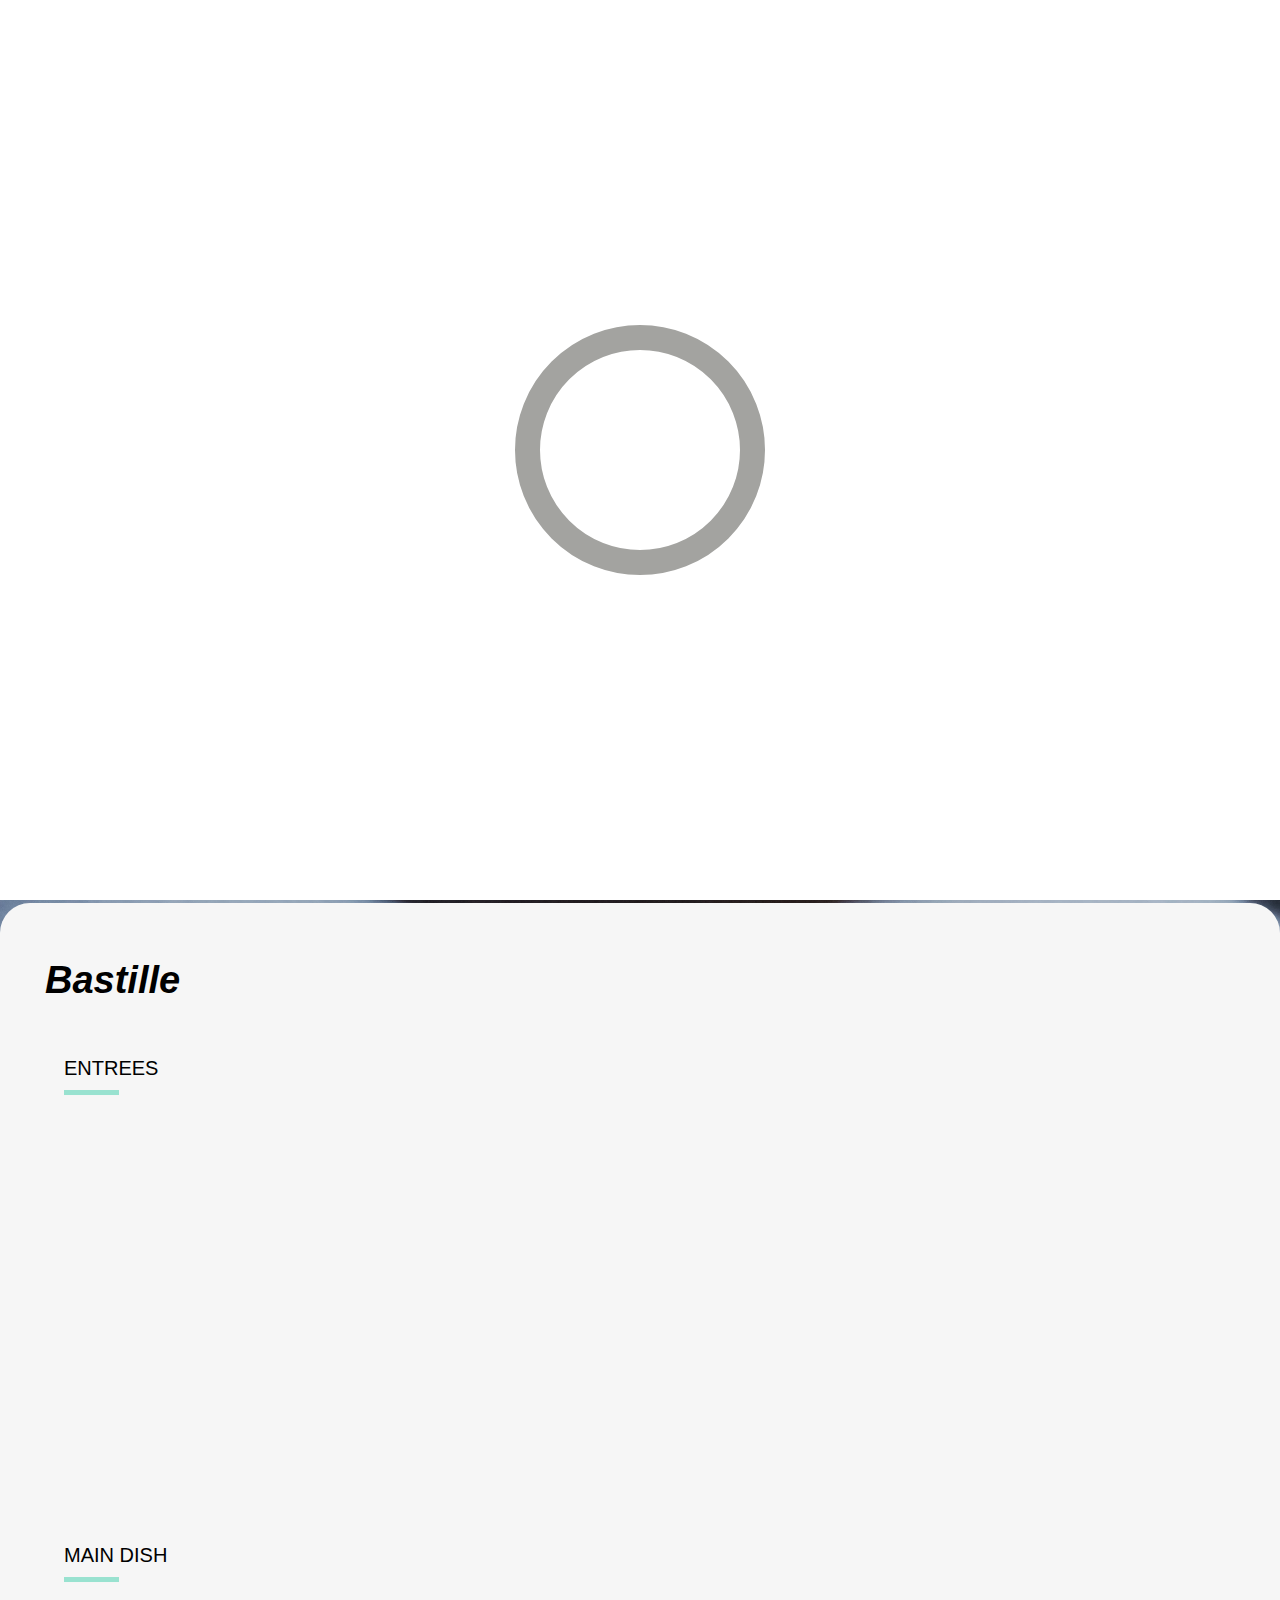
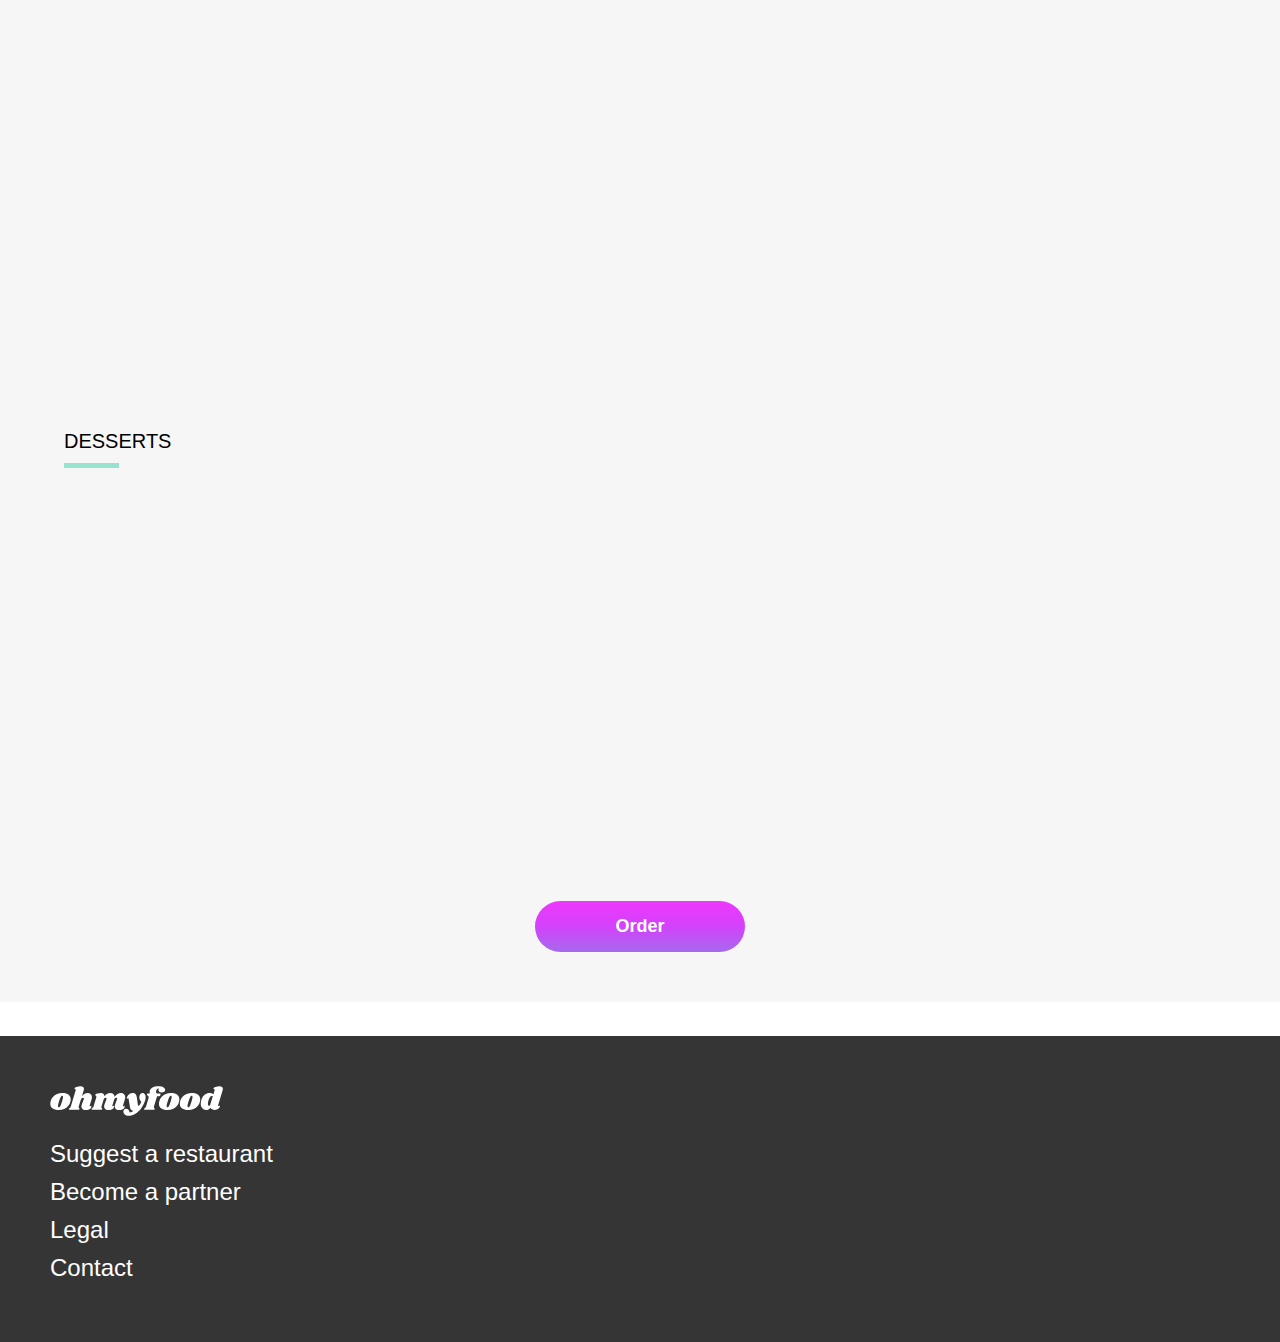
==== commit 7ef55722: "removed js logic and added css logic for loader" ====
--- a/pages/bastille.html
+++ b/pages/bastille.html
@@ -13,6 +13,7 @@
     >
 </head>
 <body>
+<div id="overlay"></div>
 <div id="loader"></div>
 <main>
     <header>
--- a/sass/main.css
+++ b/sass/main.css
@@ -59,6 +59,17 @@
     transform: scale(0.9);
   }
 }
+#overlay {
+  position: fixed;
+  top: 0;
+  left: 0;
+  width: 100%;
+  height: 100%;
+  background-color: white;
+  animation: hide 0.1s linear 4s forwards;
+  z-index: 1;
+}
+
 #loader {
   position: fixed;
   top: 50%;
@@ -68,7 +79,7 @@
   border: 25px solid #a3a3a0;
   border-radius: 50%;
   transform: translate(-50%, -50%);
-  animation: loading 2s linear 2;
+  animation: loading 2s linear 2 forwards, hide 0.1s linear 4s forwards;
   z-index: 2;
 }
 
@@ -83,6 +94,14 @@
   100% {
     transform: translate(-50%, -50%) rotate(360deg);
     border-color: #4a4a4a transparent #4a4a4a transparent;
+  }
+}
+@keyframes hide {
+  0%, 99% {
+    opacity: 1;
+  }
+  100% {
+    opacity: 0;
   }
 }
 header {
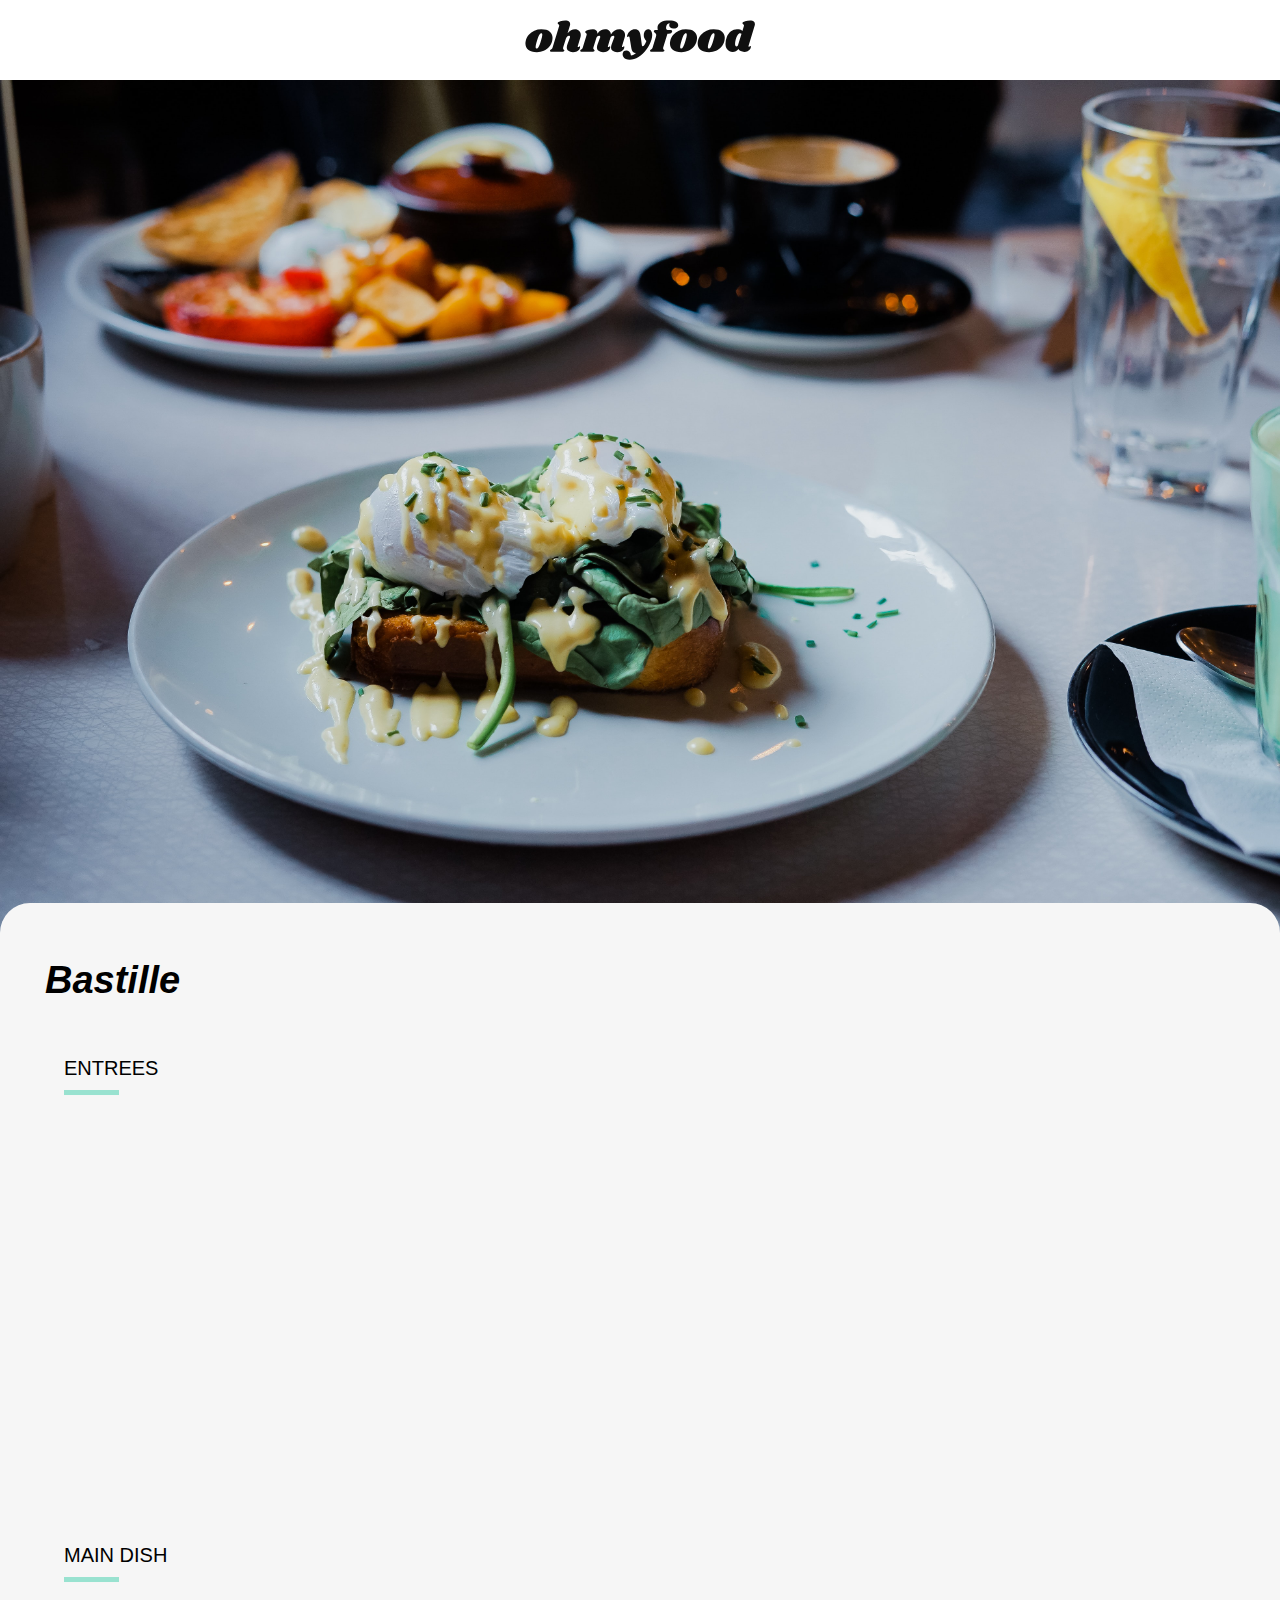
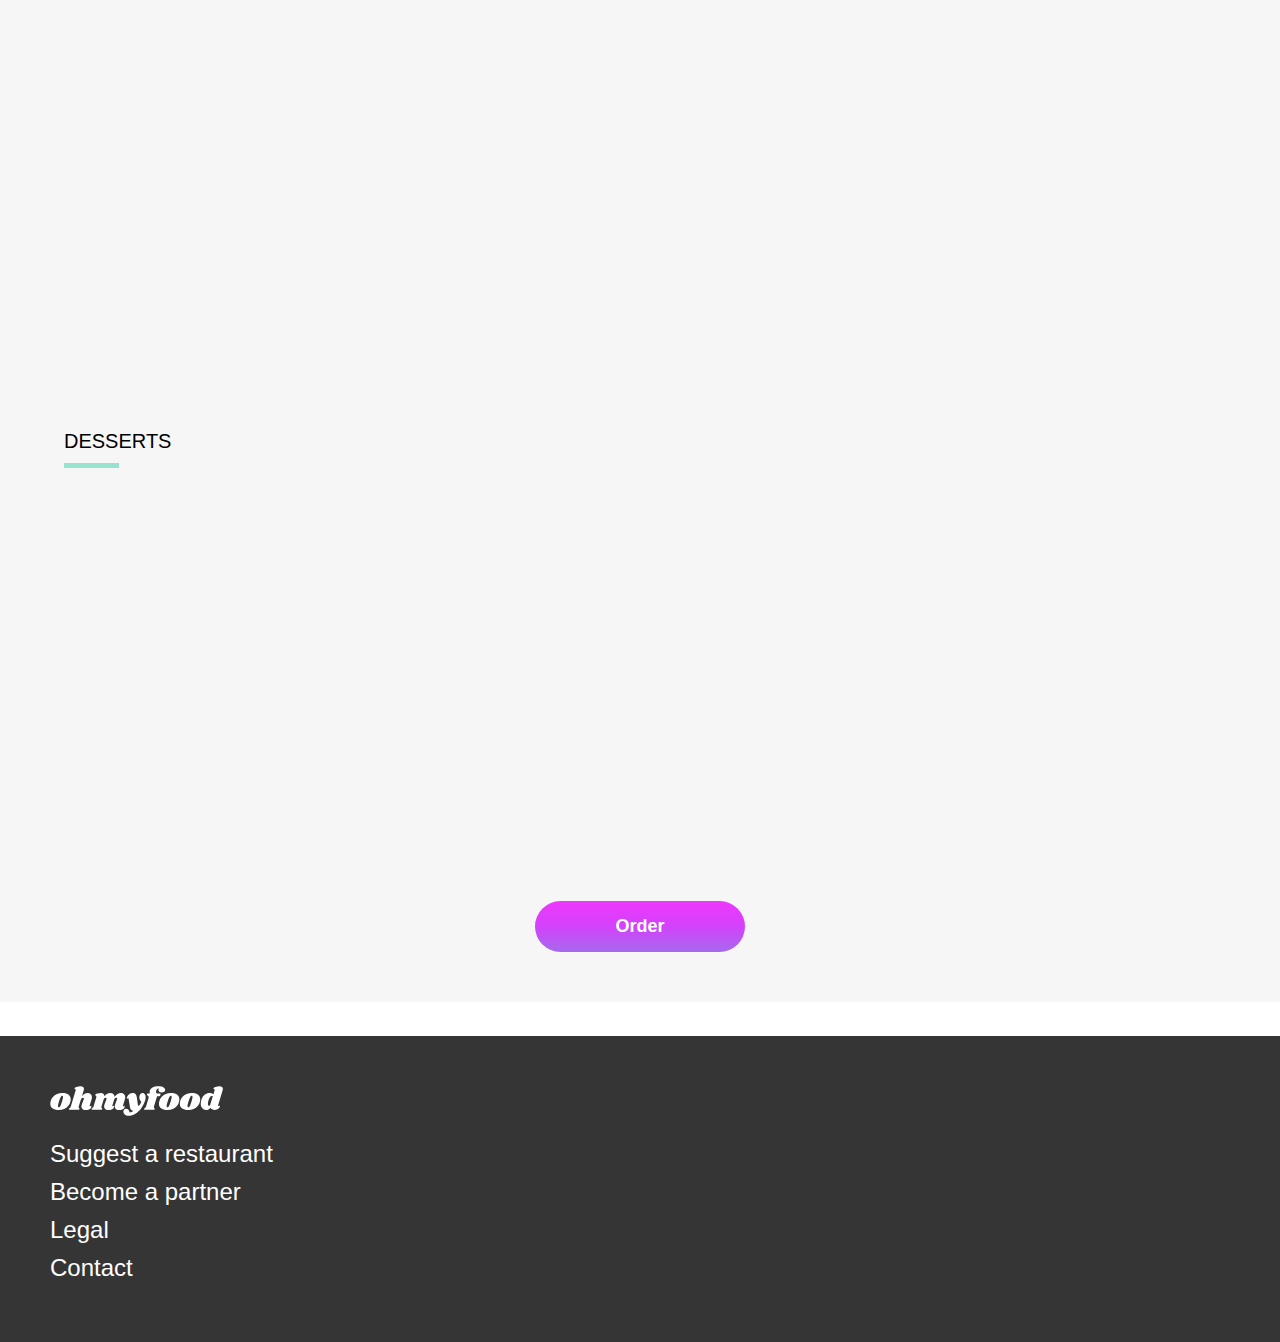
==== commit 74fe16df: "moved loader to idnex.html instead of each restaurant" ====
--- a/pages/bastille.html
+++ b/pages/bastille.html
@@ -13,8 +13,6 @@
     >
 </head>
 <body>
-<div id="overlay"></div>
-<div id="loader"></div>
 <main>
     <header>
         <a href="../index.html">
--- a/sass/main.css
+++ b/sass/main.css
@@ -67,6 +67,7 @@
   height: 100%;
   background-color: white;
   animation: hide 0.1s linear 4s forwards;
+  pointer-events: none;
   z-index: 1;
 }
 
@@ -81,6 +82,7 @@
   transform: translate(-50%, -50%);
   animation: loading 2s linear 2 forwards, hide 0.1s linear 4s forwards;
   z-index: 2;
+  pointer-events: none;
 }
 
 @keyframes loading {
